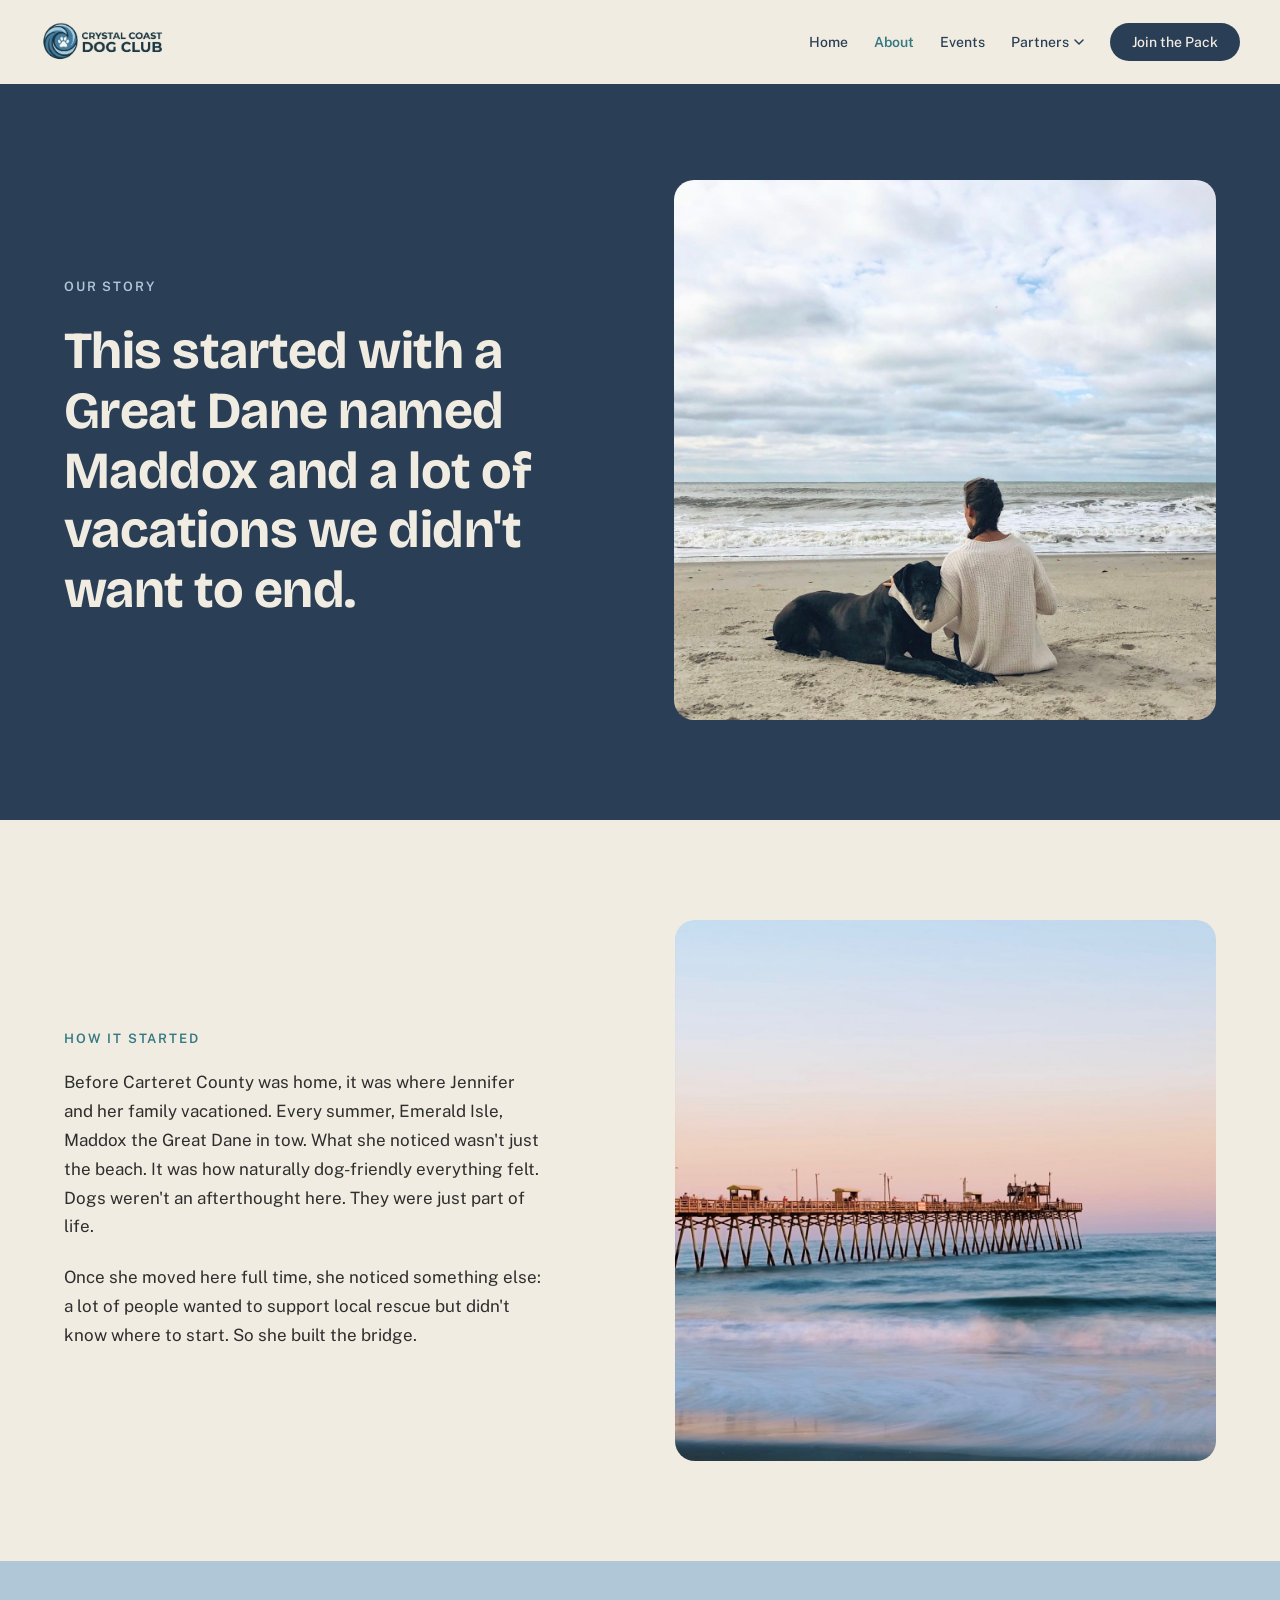
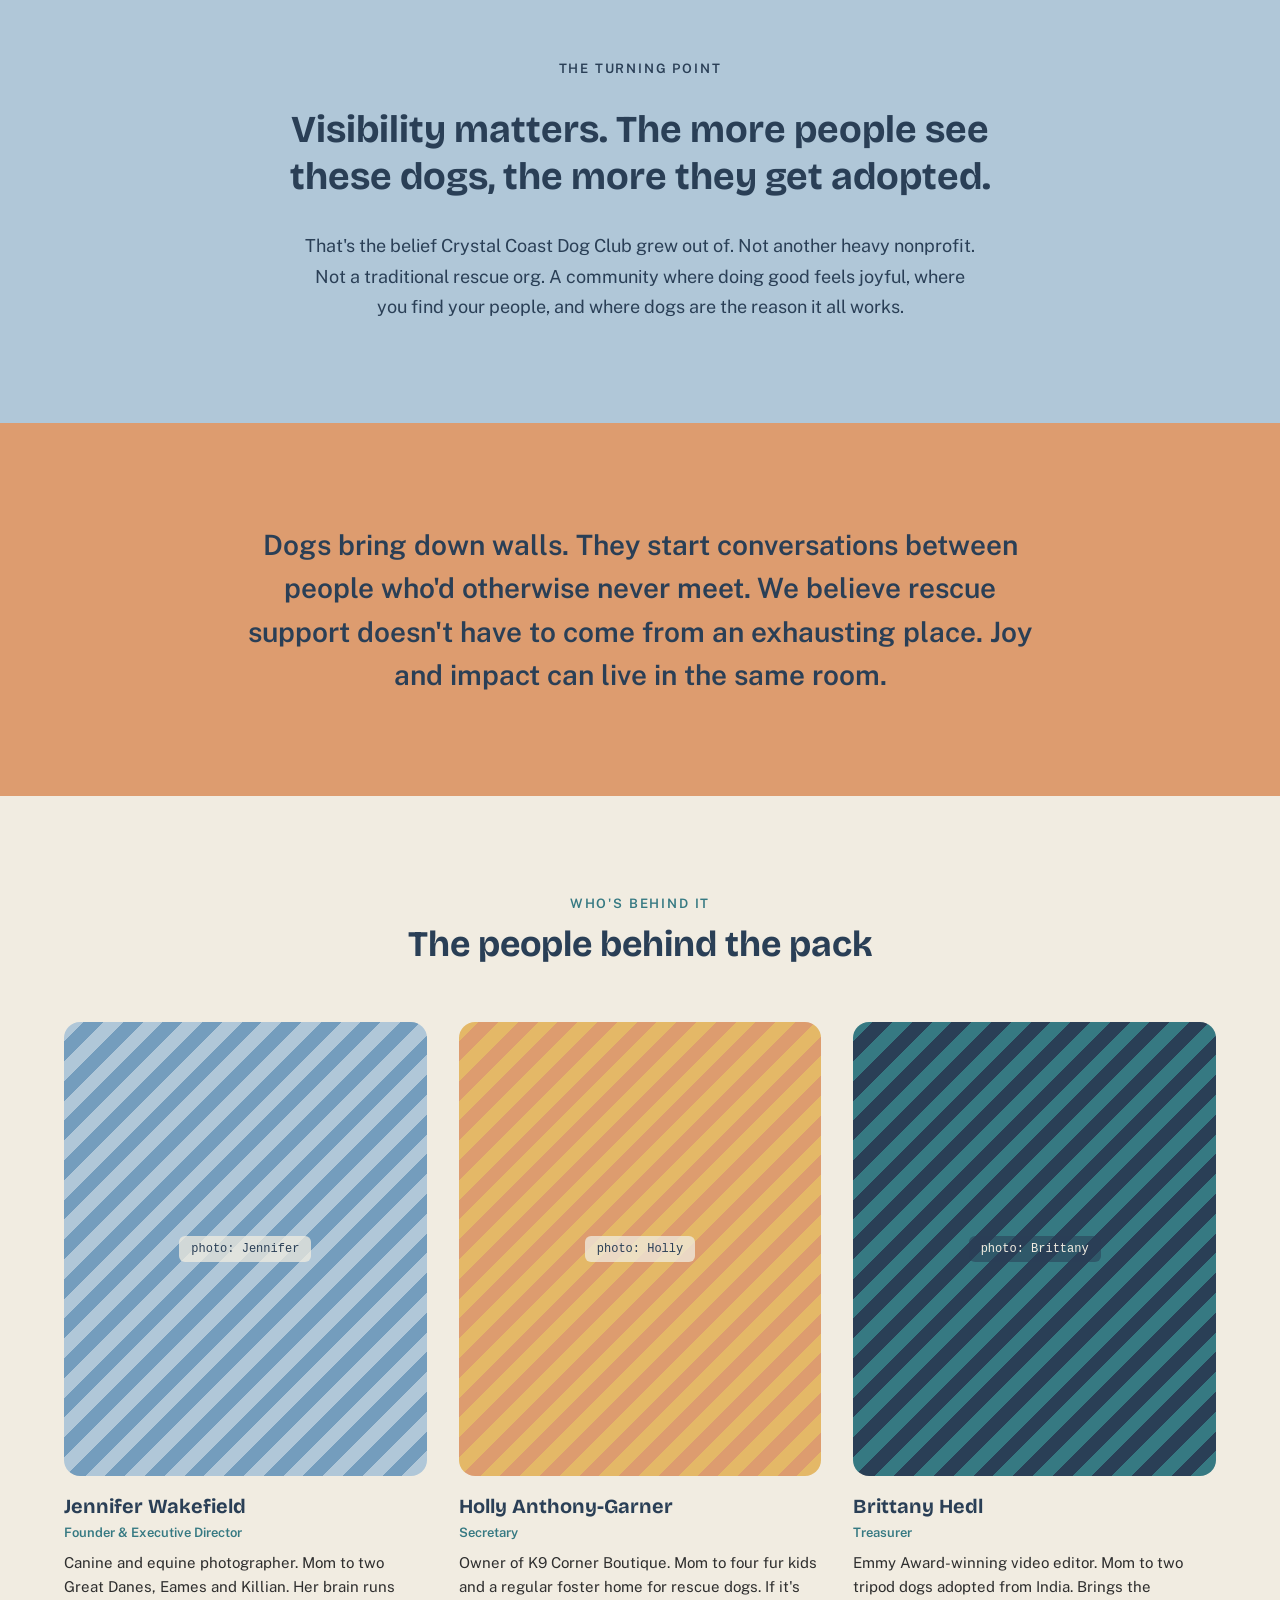
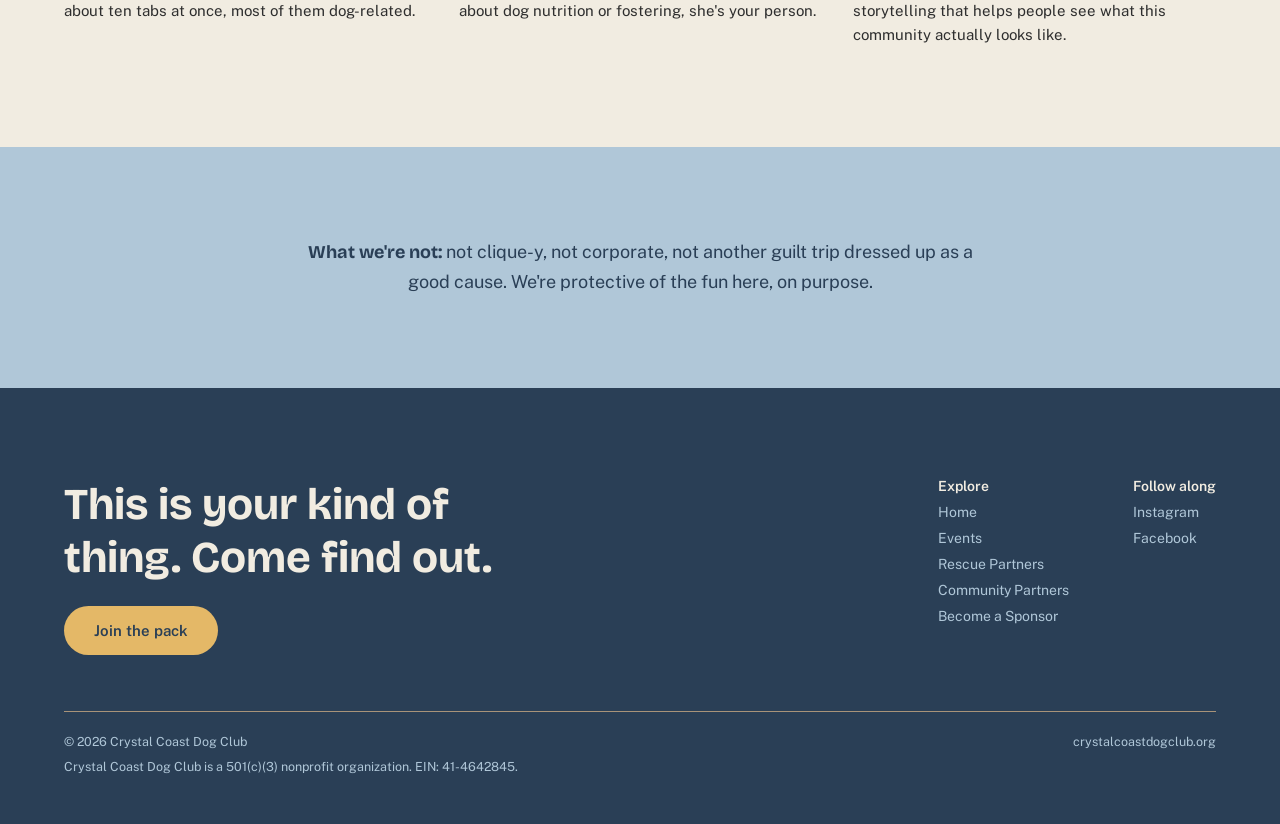
==== about.html @ b39c7790 "Bring coral, teal, and taupe into the site - Coral for quote and CTA blocks (Home, About, Community " ====
<!DOCTYPE html>
<html lang="en">
<head>
<meta charset="utf-8">
<meta name="viewport" content="width=device-width, initial-scale=1">
<title>About / Our Story | Crystal Coast Dog Club</title>
<meta name="description" content="This started with a Great Dane named Maddox and a lot of vacations we didn't want to end. Meet the people behind Crystal Coast Dog Club.">
<link rel="preconnect" href="https://fonts.googleapis.com">
<link href="https://fonts.googleapis.com/css2?family=Bricolage+Grotesque:opsz,wght@12..96,400;12..96,500;12..96,600;12..96,700&family=Public+Sans:wght@400;500;600&display=swap" rel="stylesheet">
<link rel="stylesheet" href="css/style.css">
</head>
<body>

<header class="site-header">
  <a href="index.html" class="logo">
    <img src="assets/logo.png" alt="Crystal Coast Dog Club" style="height:40px;width:auto">
  </a>
  <nav class="nav">
    <a href="index.html">Home</a>
    <span class="current">About</span>
    <a href="events.html">Events</a>
    <div class="nav-dropdown">
      <button class="nav-dropdown-toggle" type="button">Partners
        <svg width="10" height="6" viewBox="0 0 10 6" fill="none"><path d="M1 1L5 5L9 1" stroke="#2A3F56" stroke-width="1.5" stroke-linecap="round" stroke-linejoin="round"></path></svg>
      </button>
      <div class="nav-dropdown-menu">
        <div class="nav-dropdown-menu-inner">
          <a href="rescue-partners.html">Rescue Partners</a>
          <a href="community-partners.html">Community Partners</a>
          <a href="sponsors.html">Become a Sponsor</a>
        </div>
      </div>
    </div>
    <a href="join.html" class="btn btn-navy btn-sm">Join the Pack</a>
  </nav>
  <button class="nav-toggle" type="button" aria-label="Toggle menu" aria-expanded="false">
    <svg width="24" height="24" viewBox="0 0 24 24" fill="none"><path d="M3 6h18M3 12h18M3 18h18" stroke="#2A3F56" stroke-width="2" stroke-linecap="round"></path></svg>
  </button>
</header>

<section style="display:grid;grid-template-columns:1.05fr 1fr;background:var(--navy);padding:96px 64px 100px;gap:40px" class="hero-grid">
  <div style="display:flex;flex-direction:column;justify-content:center;gap:28px">
    <span class="eyebrow" style="color:var(--coastal-blue)">Our story</span>
    <h1 style="font-weight:700;font-size:52px;line-height:1.15;color:var(--cream);letter-spacing:-0.01em">This started with a Great Dane named Maddox and a lot of vacations we didn't want to end.</h1>
  </div>
  <div style="border-radius:20px;overflow:hidden;min-height:420px">
    <img src="assets/maddox-beach.jpg" alt="Maddox the Great Dane and Jennifer on the beach at Emerald Isle" style="width:100%;height:100%;object-fit:cover;display:block">
  </div>
</section>

<section class="section grid-2" style="align-items:center">
  <div style="display:flex;flex-direction:column;gap:22px">
    <span class="eyebrow" style="color:var(--teal)">How it started</span>
    <p style="font-size:17px;line-height:1.7;max-width:480px;margin:0">Before Carteret County was home, it was where Jennifer and her family vacationed. Every summer, Emerald Isle, Maddox the Great Dane in tow. What she noticed wasn't just the beach. It was how naturally dog-friendly everything felt. Dogs weren't an afterthought here. They were just part of life.</p>
    <p style="font-size:17px;line-height:1.7;max-width:480px;margin:0">Once she moved here full time, she noticed something else: a lot of people wanted to support local rescue but didn't know where to start. So she built the bridge.</p>
  </div>
  <div style="border-radius:20px;overflow:hidden;min-height:380px">
    <img src="assets/emerald-isle-pier.jpg" alt="Emerald Isle beach town pier at sunset" style="width:100%;height:100%;object-fit:cover;display:block">
  </div>
</section>

<section class="section" style="background:var(--coastal-blue);display:flex;flex-direction:column;align-items:center;text-align:center;gap:30px">
  <span class="eyebrow" style="color:var(--navy)">The turning point</span>
  <h2 style="font-weight:700;font-size:38px;line-height:1.25;color:var(--navy);max-width:760px">Visibility matters. The more people see these dogs, the more they get adopted.</h2>
  <p style="font-size:18px;line-height:1.7;color:var(--navy);max-width:680px;margin:0">That's the belief Crystal Coast Dog Club grew out of. Not another heavy nonprofit. Not a traditional rescue org. A community where doing good feels joyful, where you find your people, and where dogs are the reason it all works.</p>
</section>

<section class="section" style="background:var(--coral);display:flex;justify-content:center">
  <p style="font-weight:600;font-size:28px;line-height:1.55;color:var(--navy);max-width:800px;text-align:center;margin:0">Dogs bring down walls. They start conversations between people who'd otherwise never meet. We believe rescue support doesn't have to come from an exhausting place. Joy and impact can live in the same room.</p>
</section>

<section class="section" style="display:flex;flex-direction:column;gap:56px">
  <div style="display:flex;flex-direction:column;gap:12px;text-align:center">
    <span class="eyebrow" style="color:var(--teal)">Who's behind it</span>
    <h2 style="font-weight:700;font-size:36px;color:var(--navy)">The people behind the pack</h2>
  </div>
  <div class="grid-3">
    <div style="display:flex;flex-direction:column;gap:18px">
      <div class="photo-placeholder" style="aspect-ratio:4/5;min-height:0"><span>photo: Jennifer</span></div>
      <div>
        <h3 style="font-weight:700;font-size:20px;color:var(--navy);margin:0 0 4px">Jennifer Wakefield</h3>
        <span style="font-size:13px;font-weight:600;color:var(--teal)">Founder &amp; Executive Director</span>
        <p style="font-size:15px;line-height:1.6;margin:10px 0 0">Canine and equine photographer. Mom to two Great Danes, Eames and Killian. Her brain runs about ten tabs at once, most of them dog-related.</p>
      </div>
    </div>
    <div style="display:flex;flex-direction:column;gap:18px">
      <div class="photo-placeholder tone-warm" style="aspect-ratio:4/5;min-height:0"><span>photo: Holly</span></div>
      <div>
        <h3 style="font-weight:700;font-size:20px;color:var(--navy);margin:0 0 4px">Holly Anthony-Garner</h3>
        <span style="font-size:13px;font-weight:600;color:var(--teal)">Secretary</span>
        <p style="font-size:15px;line-height:1.6;margin:10px 0 0">Owner of K9 Corner Boutique. Mom to four fur kids and a regular foster home for rescue dogs. If it's about dog nutrition or fostering, she's your person.</p>
      </div>
    </div>
    <div style="display:flex;flex-direction:column;gap:18px">
      <div class="photo-placeholder tone-teal" style="aspect-ratio:4/5;min-height:0"><span>photo: Brittany</span></div>
      <div>
        <h3 style="font-weight:700;font-size:20px;color:var(--navy);margin:0 0 4px">Brittany Hedl</h3>
        <span style="font-size:13px;font-weight:600;color:var(--teal)">Treasurer</span>
        <p style="font-size:15px;line-height:1.6;margin:10px 0 0">Emmy Award-winning video editor. Mom to two tripod dogs adopted from India. Brings the storytelling that helps people see what this community actually looks like.</p>
      </div>
    </div>
  </div>
</section>

<section class="section" style="background:var(--coastal-blue);display:flex;justify-content:center;padding-top:90px;padding-bottom:90px">
  <p style="font-size:18px;line-height:1.7;color:var(--navy);max-width:700px;text-align:center;margin:0"><strong style="font-family:var(--font-display)">What we're not:</strong> not clique-y, not corporate, not another guilt trip dressed up as a good cause. We're protective of the fun here, on purpose.</p>
</section>

<footer class="site-footer">
  <div class="footer-top">
    <div class="footer-cta">
      <h2>This is your kind of thing. Come find out.</h2>
      <a href="join.html" class="btn btn-accent">Join the pack</a>
    </div>
    <div class="footer-links">
      <div class="footer-col">
        <span class="footer-col-title">Explore</span>
        <a href="index.html">Home</a>
        <a href="events.html">Events</a>
        <a href="rescue-partners.html">Rescue Partners</a>
        <a href="community-partners.html">Community Partners</a>
        <a href="sponsors.html">Become a Sponsor</a>
      </div>
      <div class="footer-col">
        <span class="footer-col-title">Follow along</span>
        <a href="https://www.instagram.com/crystalcoastdogclub" target="_blank" rel="noopener">Instagram</a>
        <a href="https://www.facebook.com/crystalcoastdogclub" target="_blank" rel="noopener">Facebook</a>
      </div>
    </div>
  </div>
  <div class="footer-bottom">
    <div class="footer-bottom-row">
      <span>© 2026 Crystal Coast Dog Club</span>
      <span>crystalcoastdogclub.org</span>
    </div>
    <span>Crystal Coast Dog Club is a 501(c)(3) nonprofit organization. EIN: <a href="https://apps.irs.gov/app/eos/" target="_blank" rel="noopener">41-4642845</a>.</span>
  </div>
</footer>

<script src="js/nav.js"></script>
</body>
</html>
---- css/style.css ----
/* Crystal Coast Dog Club | shared styles
   Palette: Cultivating Culver brand suite (2026). See the CCDC Color Palette Guide. */

:root{
  --navy: #2A3F56;          /* Navy: loyalty and commitment */
  --cream: #F1ECE1;         /* Seashell cream: warmth and inclusivity */
  --coastal-blue: #B0C7D8;  /* Coastal blue: peace and trust */
  --dark-ocean: #749DBD;    /* Dark ocean */
  --teal: #367982;          /* Ocean teal: compassion and growth */
  --sunshine: #E4B867;      /* Sunshine orange: joy and optimism */
  --coral: #DD9C6F;         /* Coastal coral: love and connection */
  --taupe: #A89379;         /* Sandy taupe: stability and belonging */
  --charcoal: #2E2E2E;      /* Charcoal: strength and timelessness */
  --body-text: var(--charcoal);
  --font-display: 'Bricolage Grotesque', sans-serif;
  --font-body: 'Public Sans', sans-serif;
}

*{ box-sizing: border-box; }

body{
  margin: 0;
  background: var(--cream);
  font-family: var(--font-body);
  color: var(--body-text);
}

a{ color: var(--teal); text-decoration: none; }
a:hover{ color: var(--navy); }

img{ max-width: 100%; display: block; }

h1, h2, h3{ font-family: var(--font-display); margin: 0; }

/* ---------- layout helpers ---------- */

.section{ padding: 100px 64px; }
.section-tight{ padding: 90px 64px 50px; }

.eyebrow{
  font-family: var(--font-body);
  font-size: 13px;
  font-weight: 600;
  letter-spacing: 0.14em;
  text-transform: uppercase;
}

.grid-2{ display: grid; grid-template-columns: 1fr 1fr; gap: 70px; }
.grid-3{ display: grid; grid-template-columns: repeat(3, 1fr); gap: 32px; }
.grid-4{ display: grid; grid-template-columns: repeat(4, 1fr); gap: 24px; }

.btn{
  display: inline-flex;
  align-items: center;
  justify-content: center;
  padding: 16px 30px;
  border-radius: 100px;
  font-family: var(--font-body);
  font-size: 15px;
  font-weight: 600;
  border: none;
  cursor: pointer;
  width: fit-content;
  white-space: nowrap;
}
.btn-accent{ background: var(--sunshine); color: var(--navy); }
.btn-navy{ background: var(--navy); color: var(--cream); }
.btn-outline{ background: transparent; color: var(--cream); border: 1.5px solid var(--dark-ocean); }
.btn-outline:hover{ color: var(--cream); border-color: var(--cream); }
.btn-sm{ padding: 11px 22px; font-size: 14px; }

.pill{
  padding: 8px 16px;
  border-radius: 100px;
  font-size: 14px;
  display: inline-block;
}

.photo-placeholder{
  border-radius: 16px;
  overflow: hidden;
  display: flex;
  align-items: center;
  justify-content: center;
  background: repeating-linear-gradient(135deg, var(--coastal-blue), var(--coastal-blue) 14px, var(--dark-ocean) 14px, var(--dark-ocean) 28px);
  min-height: 260px;
}
.photo-placeholder span{
  font-family: ui-monospace, monospace;
  font-size: 12px;
  color: var(--navy);
  background: rgba(241,236,225,0.75);
  padding: 6px 12px;
  border-radius: 6px;
  text-align: center;
}
.photo-placeholder.tone-warm{ background: repeating-linear-gradient(135deg, var(--sunshine), var(--sunshine) 14px, var(--coral) 14px, var(--coral) 28px); }
.photo-placeholder.tone-teal{ background: repeating-linear-gradient(135deg, var(--teal), var(--teal) 14px, var(--navy) 14px, var(--navy) 28px); }
.photo-placeholder.tone-teal span{ color: var(--cream); background: rgba(42,63,86,0.55); }
.photo-placeholder.hero{ min-height: 420px; }

/* ---------- header ---------- */

.site-header{
  display: flex;
  align-items: center;
  justify-content: space-between;
  padding: 22px 40px;
  background: var(--cream);
  position: relative;
  z-index: 100;
}

.logo{
  display: flex;
  align-items: center;
}

.nav{
  display: flex;
  align-items: center;
  gap: 26px;
}
.nav a, .nav .current{
  font-size: 14px;
  font-weight: 500;
  color: var(--navy);
  white-space: nowrap;
}
.nav .current{ font-weight: 600; color: var(--teal); }
.nav a.btn-navy{ color: var(--cream); }
.nav a.btn-navy:hover{ color: var(--cream); opacity: 0.9; }

.nav-dropdown{ position: relative; }
.nav-dropdown-toggle{
  font-size: 14px;
  font-weight: 500;
  color: var(--navy);
  cursor: pointer;
  display: flex;
  align-items: center;
  gap: 5px;
  background: none;
  border: none;
  font-family: var(--font-body);
  padding: 0;
}
.nav-dropdown.is-current .nav-dropdown-toggle{ font-weight: 600; color: var(--teal); }
.nav-dropdown-menu{
  display: none;
  position: absolute;
  top: 100%;
  left: 50%;
  transform: translateX(-50%);
  padding-top: 16px;
  flex-direction: column;
  min-width: 210px;
  z-index: 50;
}
.nav-dropdown-menu-inner{
  background: #FFFFFF;
  border-radius: 12px;
  border: 1px solid var(--taupe);
  box-shadow: 0 14px 34px rgba(42,63,86,0.18);
  padding: 8px;
  display: flex;
  flex-direction: column;
}
.nav-dropdown-menu-inner a{
  padding: 10px 14px;
  border-radius: 8px;
  font-size: 14px;
  font-weight: 500;
  color: var(--navy);
  white-space: nowrap;
}
.nav-dropdown-menu-inner a:hover{ background: var(--cream); color: var(--teal); }

@media (min-width: 861px){
  .nav-dropdown:hover .nav-dropdown-menu{ display: flex; }
}

.nav-toggle{
  display: none;
  background: none;
  border: none;
  cursor: pointer;
  padding: 6px;
}
.nav-toggle span, .nav-toggle::before, .nav-toggle::after{ display: none; }
.nav-toggle svg{ display: block; }

/* ---------- footer ---------- */

.site-footer{
  background: var(--navy);
  padding: 90px 64px 50px;
  display: flex;
  flex-direction: column;
  gap: 56px;
}
.footer-top{
  display: flex;
  justify-content: space-between;
  align-items: flex-start;
  gap: 40px;
  flex-wrap: wrap;
}
.footer-cta{ display: flex; flex-direction: column; gap: 22px; max-width: 460px; }
.footer-cta h2{ font-size: 44px; color: var(--cream); }
.footer-links{ display: flex; gap: 64px; flex-wrap: wrap; }
.footer-col{ display: flex; flex-direction: column; gap: 10px; font-size: 14px; color: var(--coastal-blue); }
.footer-col-title{ font-weight: 600; color: var(--cream); }
.footer-col a{ color: var(--coastal-blue); }
.footer-col a:hover, .footer-bottom a:hover{ color: var(--cream); }
.footer-bottom{
  border-top: 1px solid var(--taupe);
  padding-top: 22px;
  display: flex;
  flex-direction: column;
  gap: 10px;
  font-size: 12.5px;
  color: var(--coastal-blue);
}
.footer-bottom-row{
  display: flex;
  justify-content: space-between;
  flex-wrap: wrap;
  gap: 8px;
}
.footer-bottom a{ color: var(--coastal-blue); }

/* ---------- forms ---------- */

.form-field{
  padding: 16px 18px;
  border-radius: 100px;
  border: 1px solid var(--taupe);
  font-size: 15px;
  color: var(--navy);
  background: #fff;
  font-family: var(--font-body);
  width: 100%;
}

.contact-form{
  display: flex;
  flex-direction: column;
  gap: 16px;
  background: var(--cream);
  border-radius: 18px;
  padding: 36px;
  width: 100%;
  max-width: 460px;
  text-align: left;
}
.contact-form label{
  font-size: 13px;
  font-weight: 600;
  color: var(--navy);
}
.contact-form input, .contact-form textarea{
  padding: 12px 14px;
  border-radius: 8px;
  border: 1px solid var(--taupe);
  background: #FFFFFF;
  color: var(--charcoal);
  font-size: 15px;
  font-family: var(--font-body);
  resize: none;
}
.field-group{ display: flex; flex-direction: column; gap: 6px; }

/* ---------- responsive ---------- */

@media (max-width: 1080px){
  .grid-3{ grid-template-columns: repeat(2, 1fr); }
  .grid-4{ grid-template-columns: repeat(2, 1fr); }
}

@media (max-width: 860px){
  .section, .section-tight{ padding-left: 32px; padding-right: 32px; }
  .site-header{ padding: 18px 24px; }
  .site-footer{ padding: 70px 24px 32px; }

  .nav{
    display: none;
    position: absolute;
    top: 100%;
    left: 0;
    right: 0;
    background: var(--cream);
    flex-direction: column;
    align-items: flex-start;
    gap: 4px;
    padding: 16px 24px 24px;
    box-shadow: 0 14px 34px rgba(42,63,86,0.14);
  }
  .nav.is-open{ display: flex; }
  .nav a, .nav .current, .nav-dropdown-toggle{ padding: 10px 0; width: 100%; }
  .nav-dropdown{ width: 100%; }
  .nav-dropdown-menu{
    display: none;
    position: static;
    transform: none;
    padding-top: 4px;
    width: 100%;
  }
  .nav-dropdown-menu.is-open{ display: flex; }
  .nav-dropdown-menu-inner{ box-shadow: none; background: rgba(42,63,86,0.04); }
  .nav .btn{ margin-top: 8px; }

  .nav-toggle{ display: flex; }

  .grid-2, .grid-3, .grid-4, .hero-grid{ grid-template-columns: 1fr !important; }
  .footer-top{ flex-direction: column; }
  .photo-placeholder.hero{ min-height: 260px; order: -1; }
}

@media (max-width: 560px){
  h1{ font-size: 38px !important; }
  .footer-cta h2, .cta-heading{ font-size: 32px !important; }
}
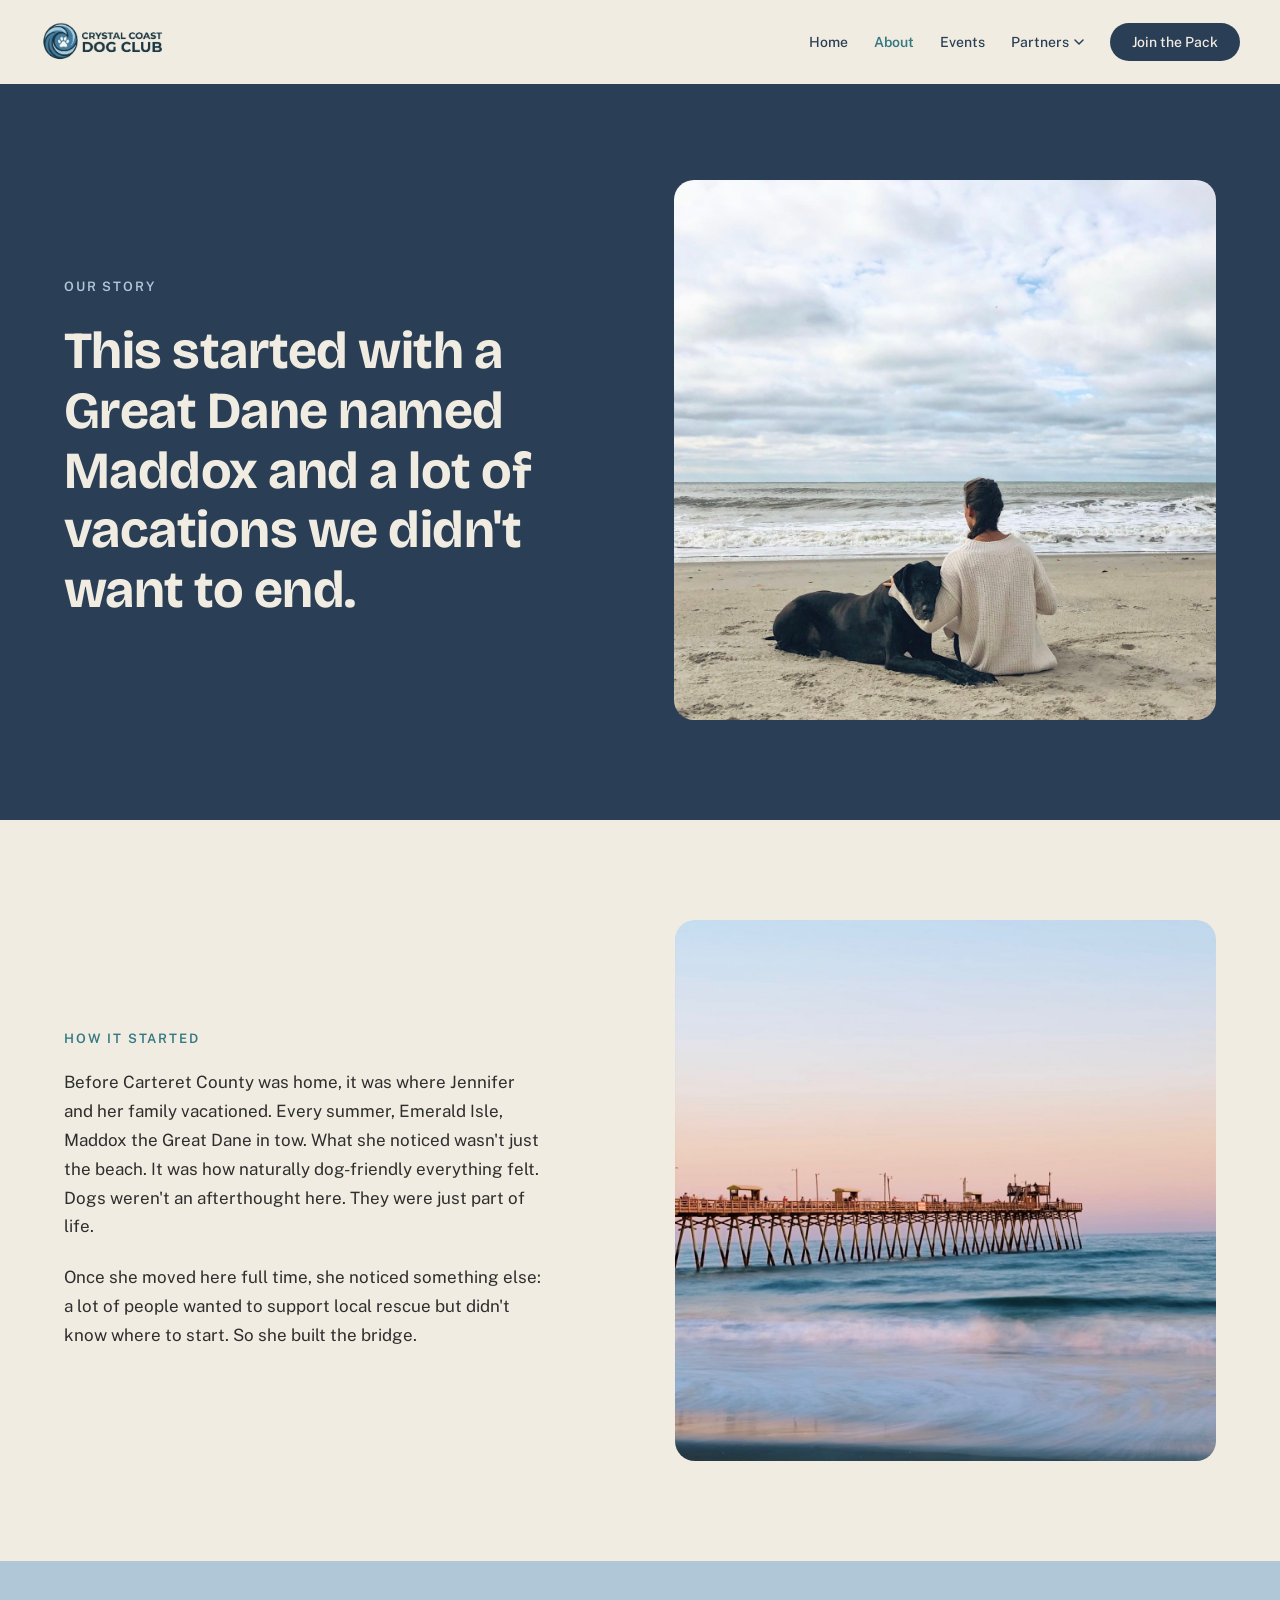
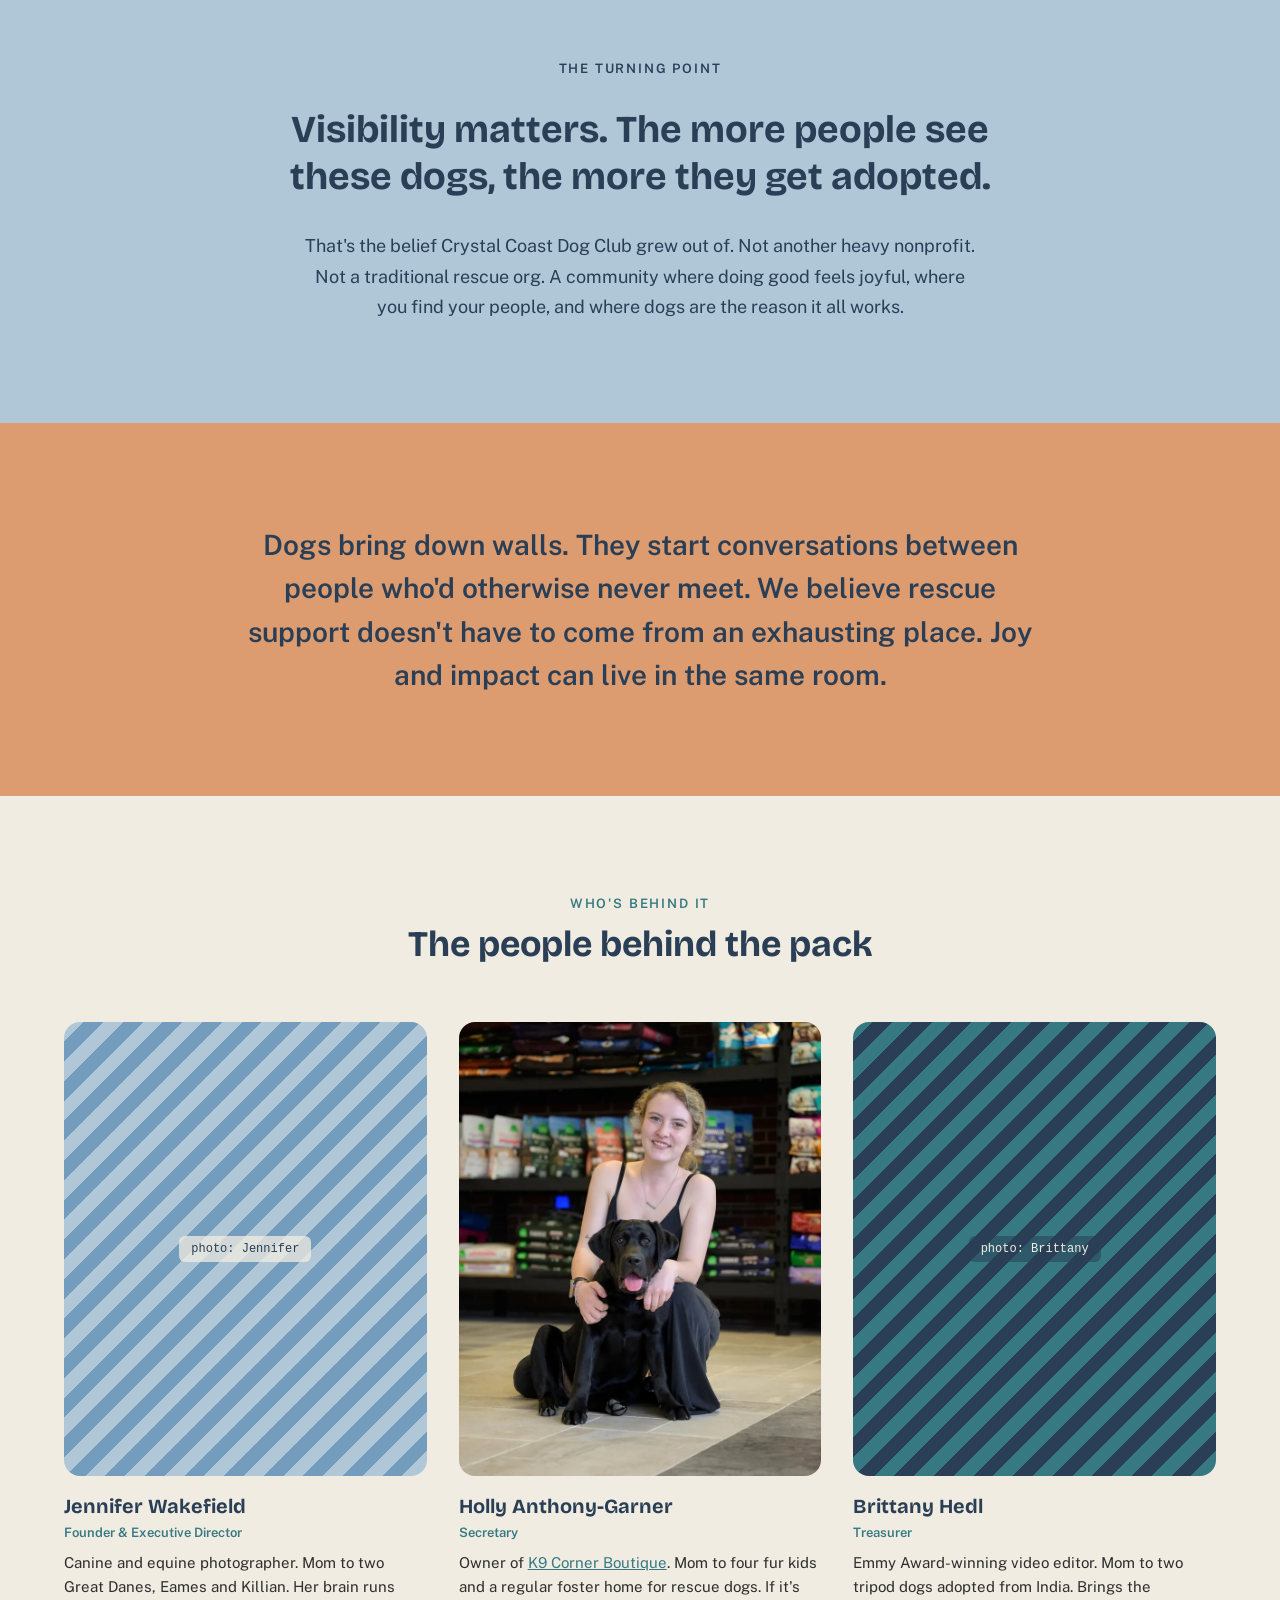
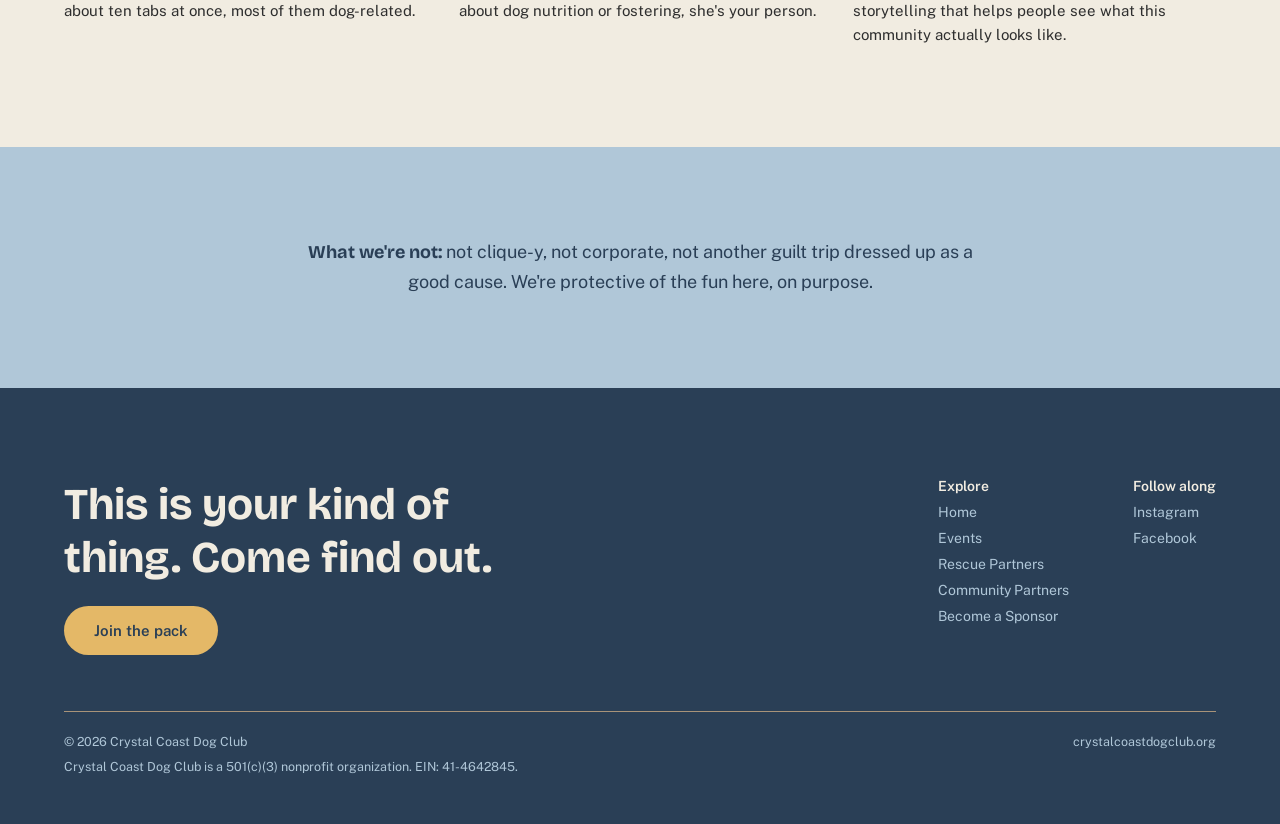
==== commit 787e8286: "Add Holly's photo and K9 Corner Boutique links on About Co-Authored-By: Claude Opus 5.5 <noreply@ant" ====
--- a/about.html
+++ b/about.html
@@ -84,11 +84,11 @@
       </div>
     </div>
     <div style="display:flex;flex-direction:column;gap:18px">
-      <div class="photo-placeholder tone-warm" style="aspect-ratio:4/5;min-height:0"><span>photo: Holly</span></div>
+      <a href="https://www.k9corner.shop/" target="_blank" rel="noopener" aria-label="Visit K9 Corner Boutique" style="display:block;aspect-ratio:4/5;border-radius:16px;overflow:hidden"><img src="assets/holly-anthony-garner.webp" alt="Holly Anthony-Garner with a black Lab puppy inside K9 Corner Boutique" loading="lazy" style="width:100%;height:100%;object-fit:cover;display:block"></a>
       <div>
         <h3 style="font-weight:700;font-size:20px;color:var(--navy);margin:0 0 4px">Holly Anthony-Garner</h3>
         <span style="font-size:13px;font-weight:600;color:var(--teal)">Secretary</span>
-        <p style="font-size:15px;line-height:1.6;margin:10px 0 0">Owner of K9 Corner Boutique. Mom to four fur kids and a regular foster home for rescue dogs. If it's about dog nutrition or fostering, she's your person.</p>
+        <p style="font-size:15px;line-height:1.6;margin:10px 0 0">Owner of <a href="https://www.k9corner.shop/" target="_blank" rel="noopener" style="text-decoration:underline">K9 Corner Boutique</a>. Mom to four fur kids and a regular foster home for rescue dogs. If it's about dog nutrition or fostering, she's your person.</p>
       </div>
     </div>
     <div style="display:flex;flex-direction:column;gap:18px">
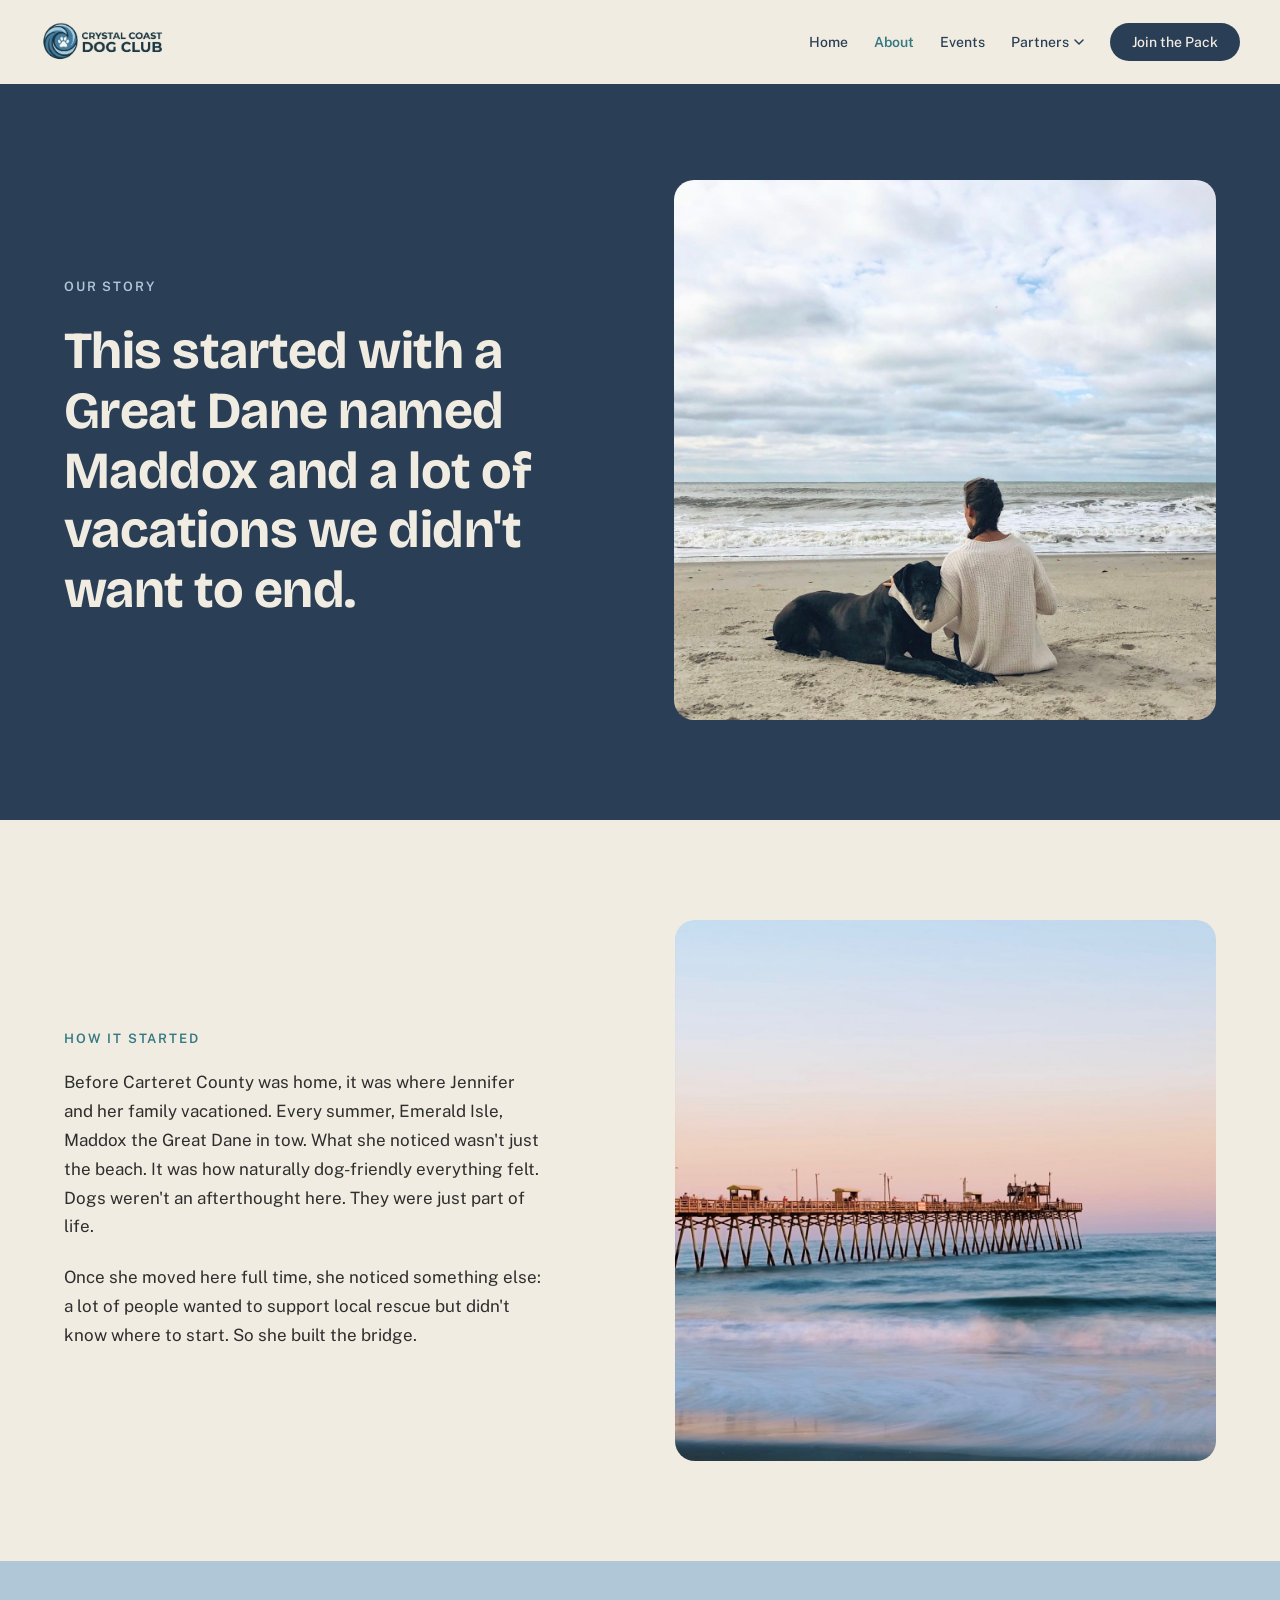
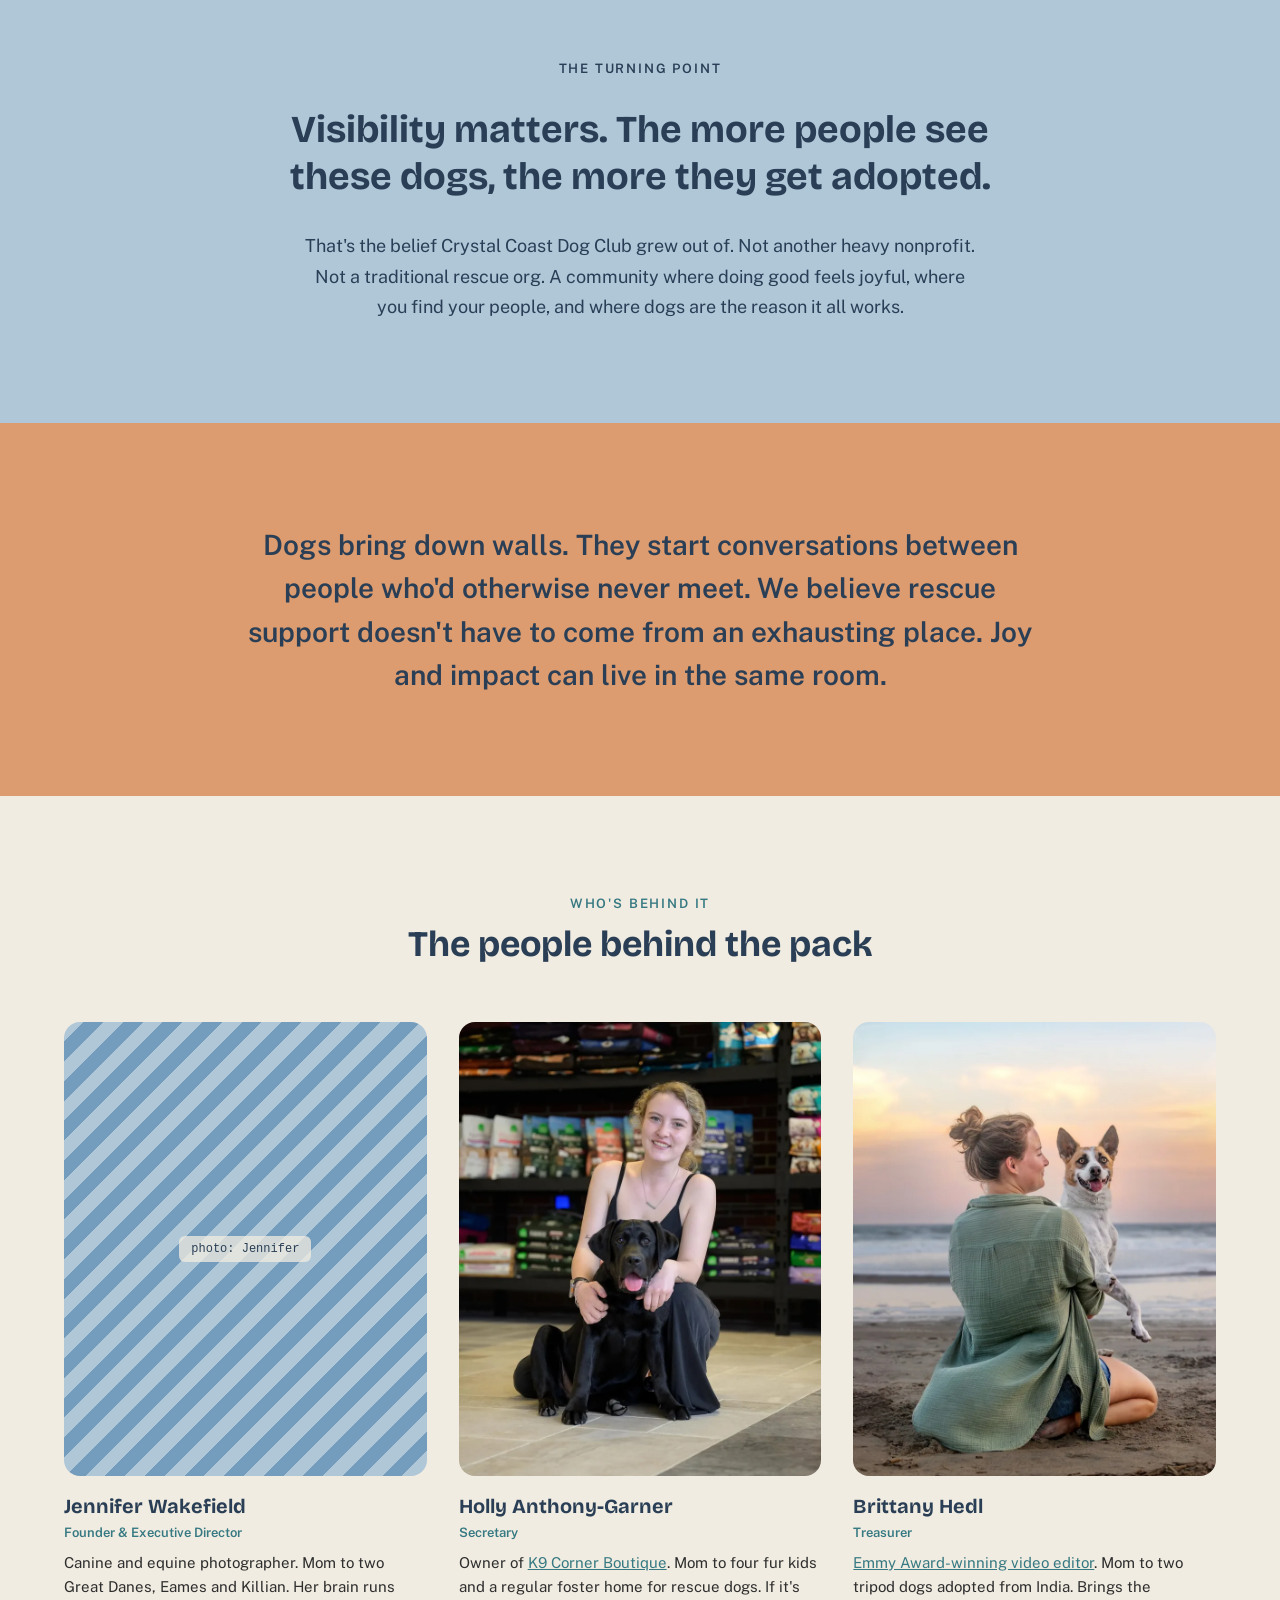
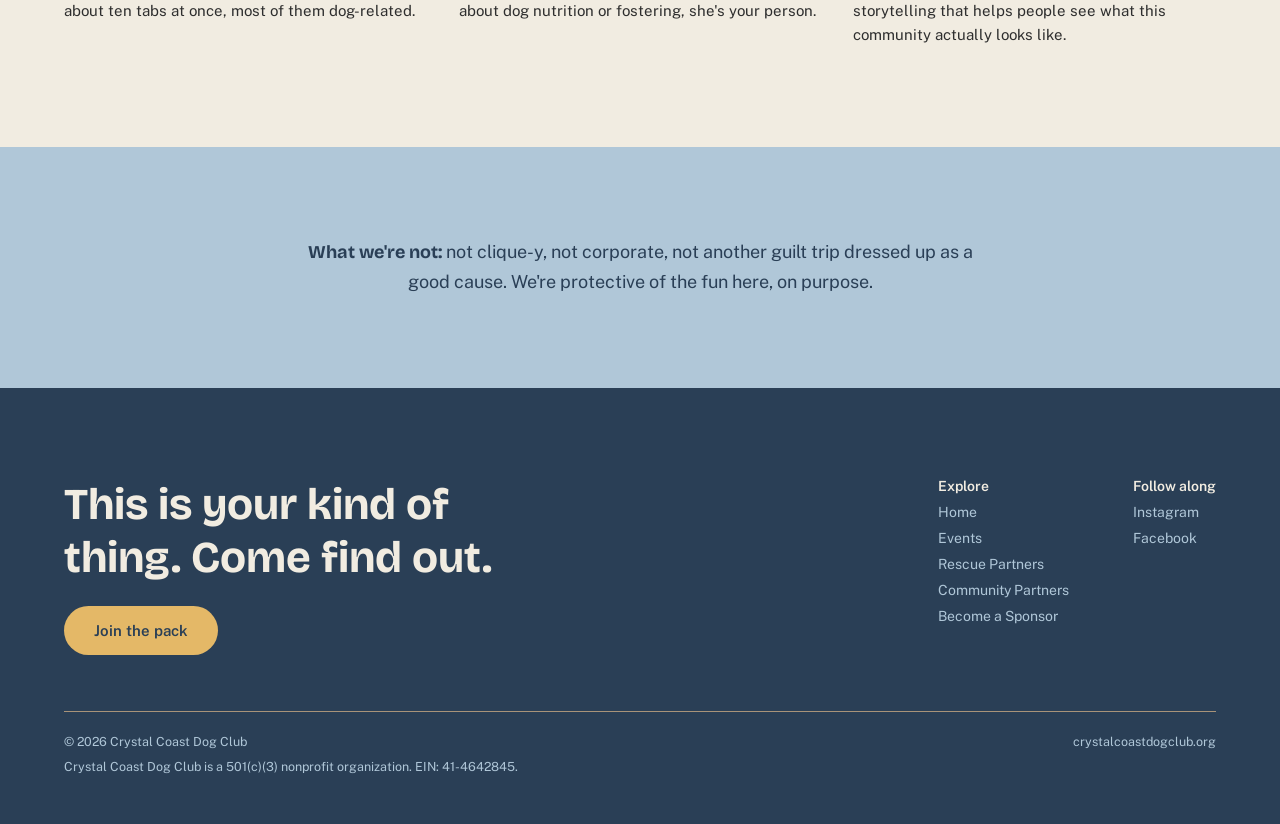
==== commit efe33dce: "Add Brittany's photo and website links on About Co-Authored-By: Claude Opus 5.5 <noreply@anthropic.c" ====
--- a/about.html
+++ b/about.html
@@ -92,11 +92,11 @@
       </div>
     </div>
     <div style="display:flex;flex-direction:column;gap:18px">
-      <div class="photo-placeholder tone-teal" style="aspect-ratio:4/5;min-height:0"><span>photo: Brittany</span></div>
+      <a href="https://www.brittanyhedl.com/" target="_blank" rel="noopener" aria-label="Visit Brittany Hedl's website" style="display:block;aspect-ratio:4/5;border-radius:16px;overflow:hidden"><img src="assets/brittany-hedl.webp" alt="Brittany Hedl on the beach at sunset holding her dog" loading="lazy" style="width:100%;height:100%;object-fit:cover;display:block"></a>
       <div>
         <h3 style="font-weight:700;font-size:20px;color:var(--navy);margin:0 0 4px">Brittany Hedl</h3>
         <span style="font-size:13px;font-weight:600;color:var(--teal)">Treasurer</span>
-        <p style="font-size:15px;line-height:1.6;margin:10px 0 0">Emmy Award-winning video editor. Mom to two tripod dogs adopted from India. Brings the storytelling that helps people see what this community actually looks like.</p>
+        <p style="font-size:15px;line-height:1.6;margin:10px 0 0"><a href="https://www.brittanyhedl.com/" target="_blank" rel="noopener" style="text-decoration:underline">Emmy Award-winning video editor</a>. Mom to two tripod dogs adopted from India. Brings the storytelling that helps people see what this community actually looks like.</p>
       </div>
     </div>
   </div>
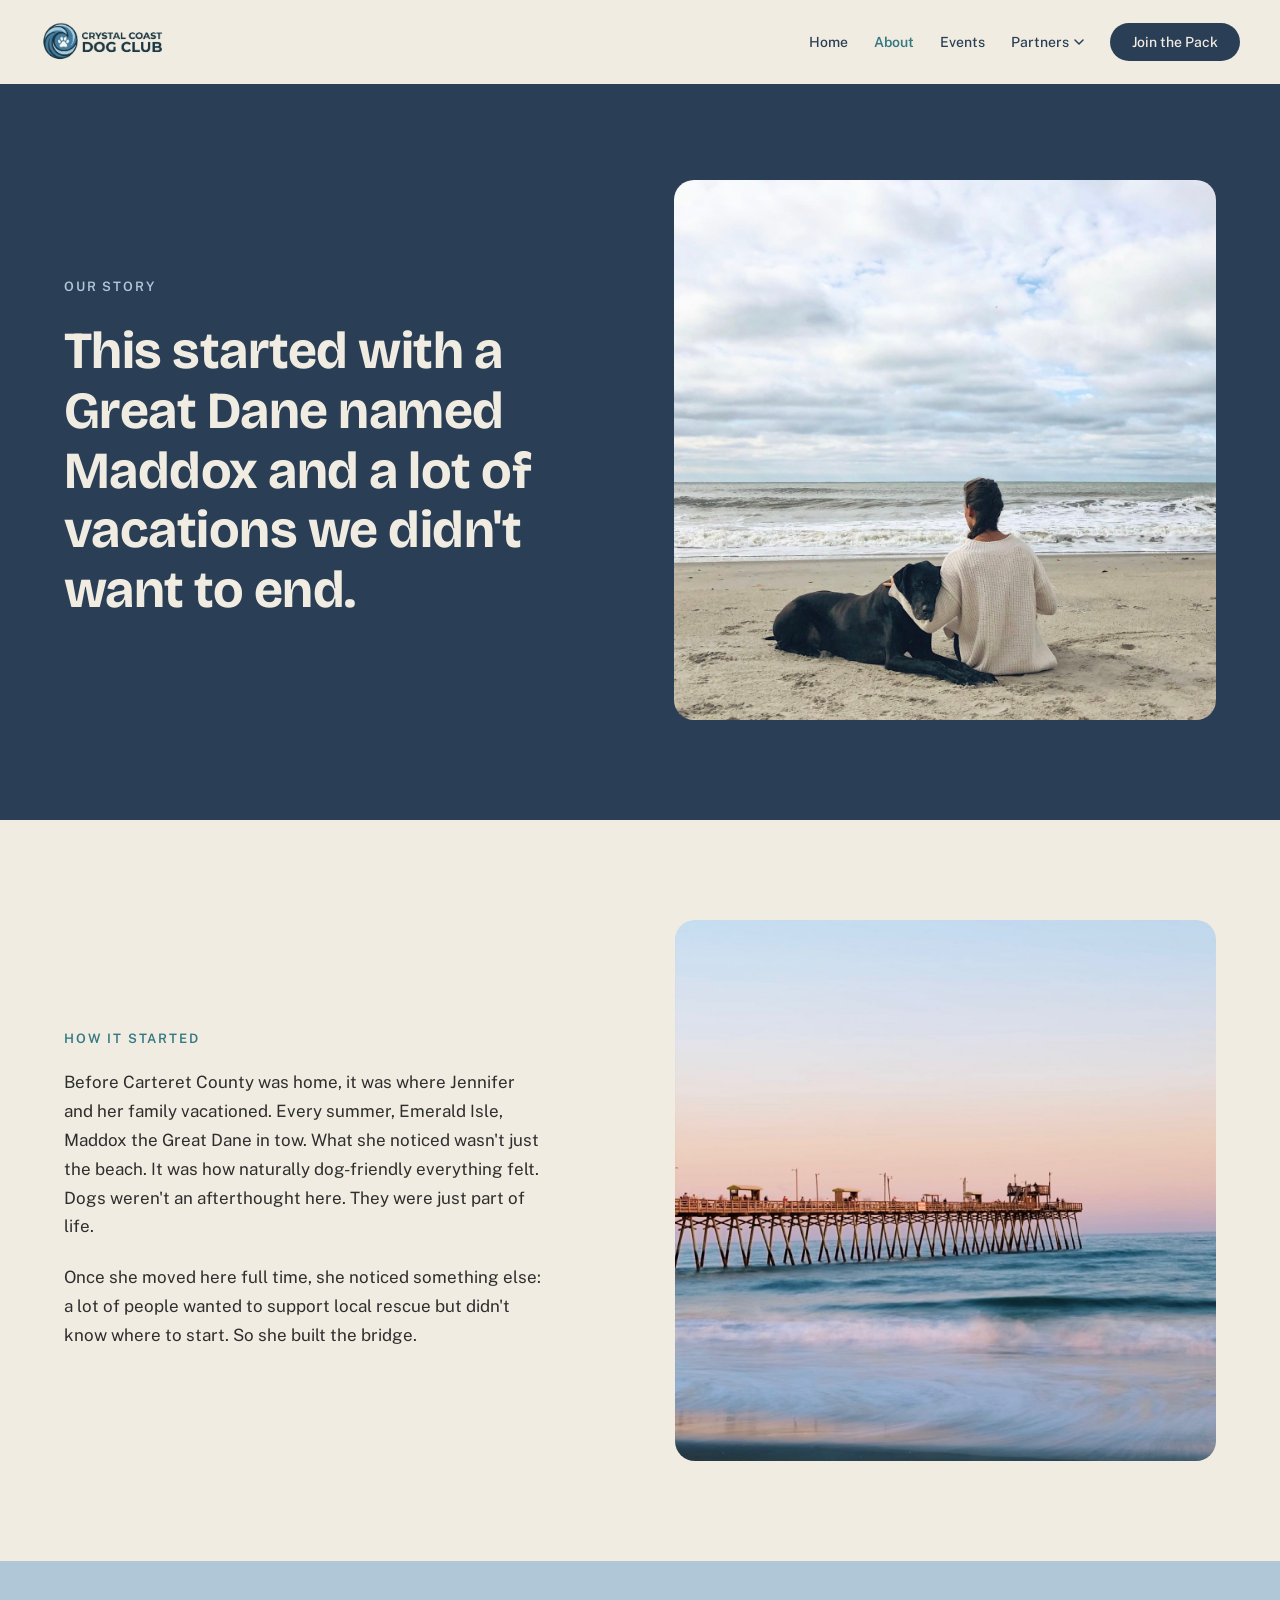
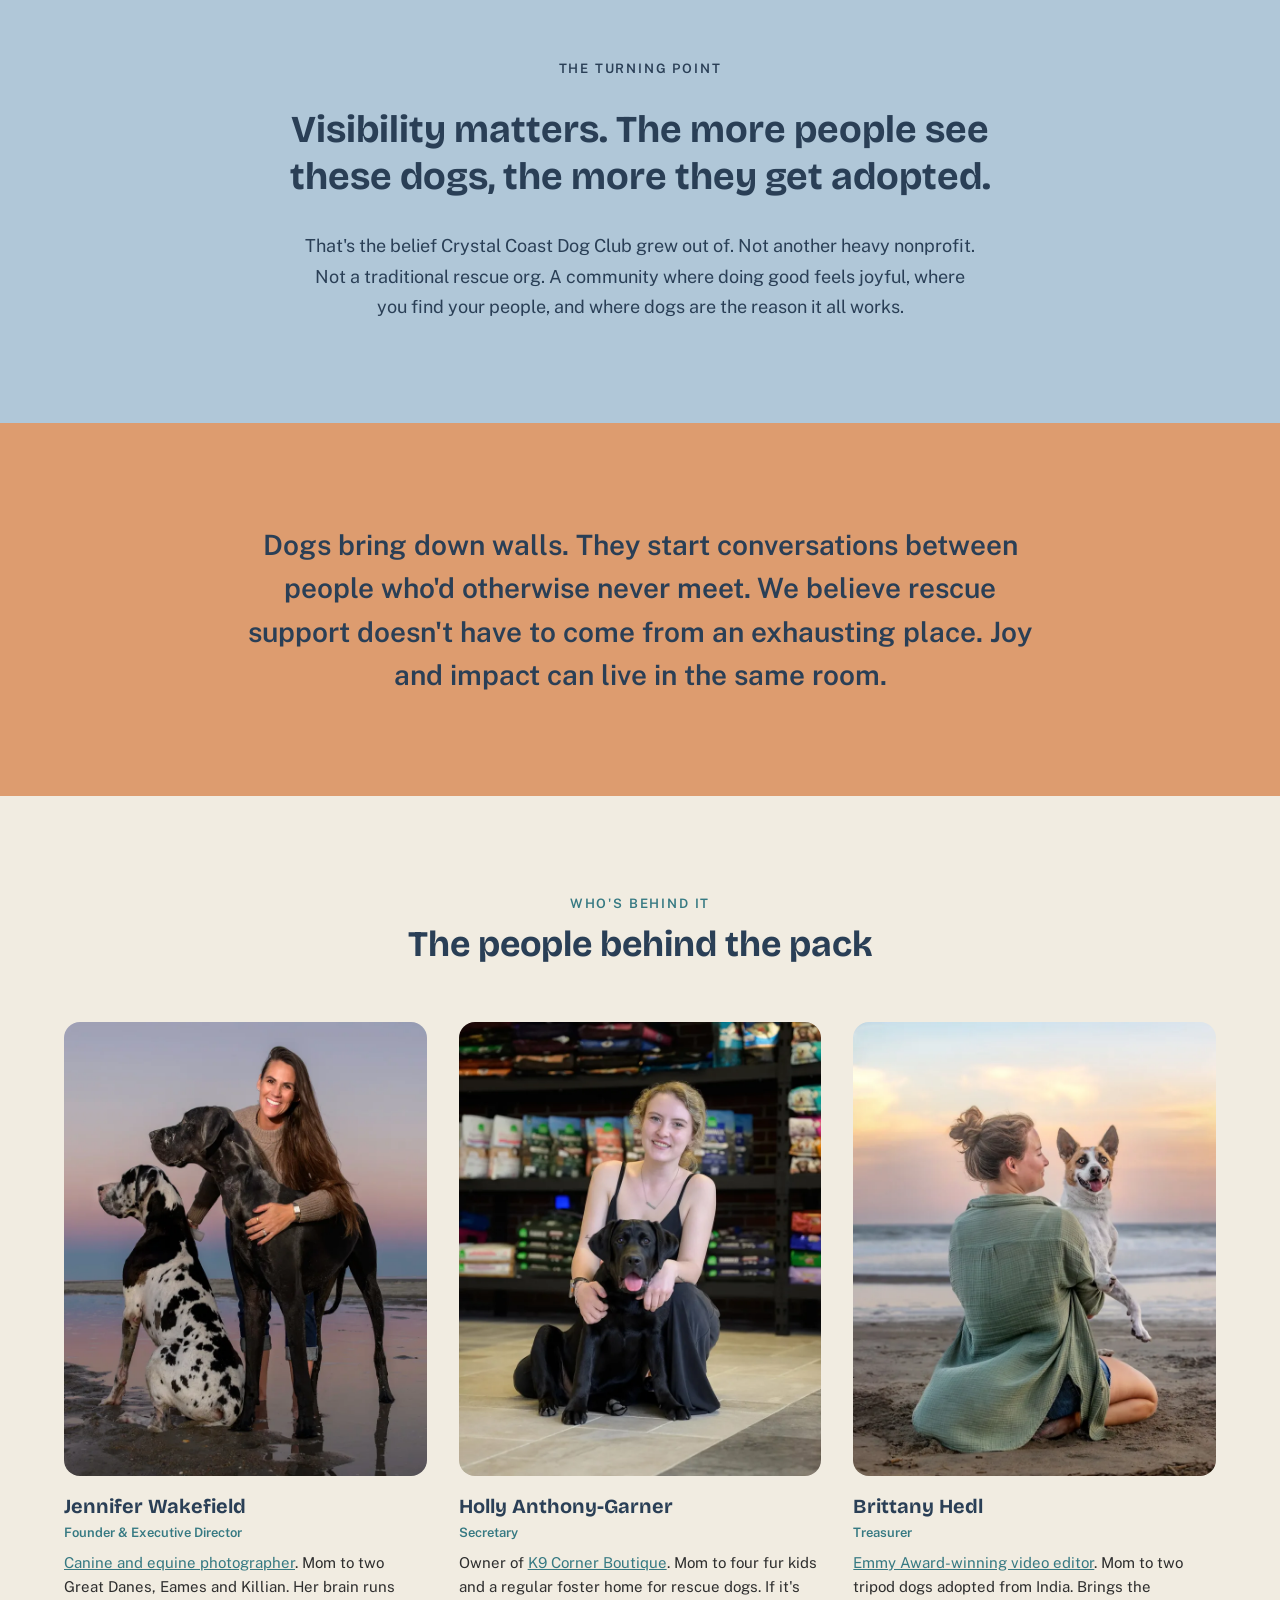
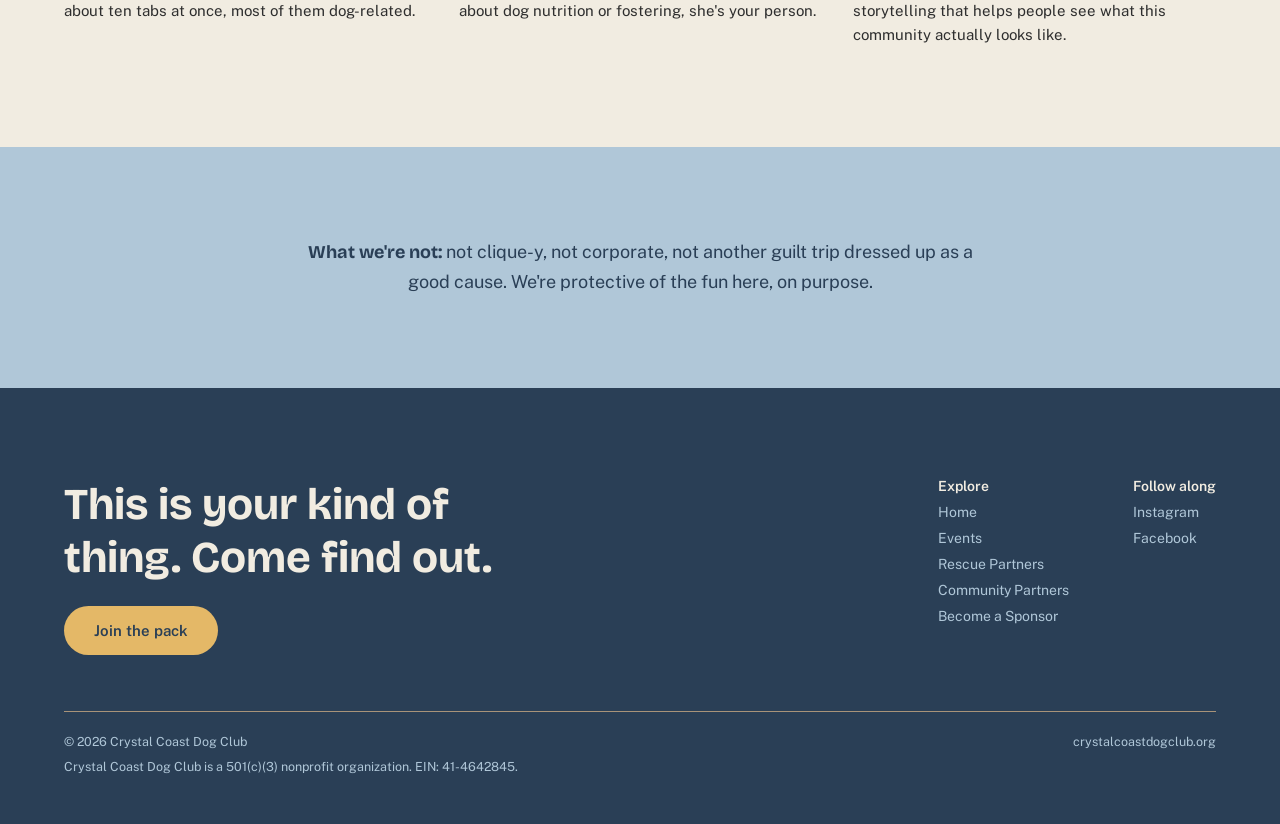
==== commit 4ee8b89b: "Add Jennifer's photo and photography links on About Co-Authored-By: Claude Opus 5.5 <noreply@anthrop" ====
--- a/about.html
+++ b/about.html
@@ -76,11 +76,11 @@
   </div>
   <div class="grid-3">
     <div style="display:flex;flex-direction:column;gap:18px">
-      <div class="photo-placeholder" style="aspect-ratio:4/5;min-height:0"><span>photo: Jennifer</span></div>
+      <a href="https://www.jenniferwakefieldphotography.com/" target="_blank" rel="noopener" aria-label="Visit Jennifer Wakefield Photography" style="display:block;aspect-ratio:4/5;border-radius:16px;overflow:hidden"><img src="assets/jennifer-wakefield.webp" alt="Jennifer Wakefield on the beach at dusk with her two Great Danes" loading="lazy" style="width:100%;height:100%;object-fit:cover;display:block"></a>
       <div>
         <h3 style="font-weight:700;font-size:20px;color:var(--navy);margin:0 0 4px">Jennifer Wakefield</h3>
         <span style="font-size:13px;font-weight:600;color:var(--teal)">Founder &amp; Executive Director</span>
-        <p style="font-size:15px;line-height:1.6;margin:10px 0 0">Canine and equine photographer. Mom to two Great Danes, Eames and Killian. Her brain runs about ten tabs at once, most of them dog-related.</p>
+        <p style="font-size:15px;line-height:1.6;margin:10px 0 0"><a href="https://www.jenniferwakefieldphotography.com/" target="_blank" rel="noopener" style="text-decoration:underline">Canine and equine photographer</a>. Mom to two Great Danes, Eames and Killian. Her brain runs about ten tabs at once, most of them dog-related.</p>
       </div>
     </div>
     <div style="display:flex;flex-direction:column;gap:18px">
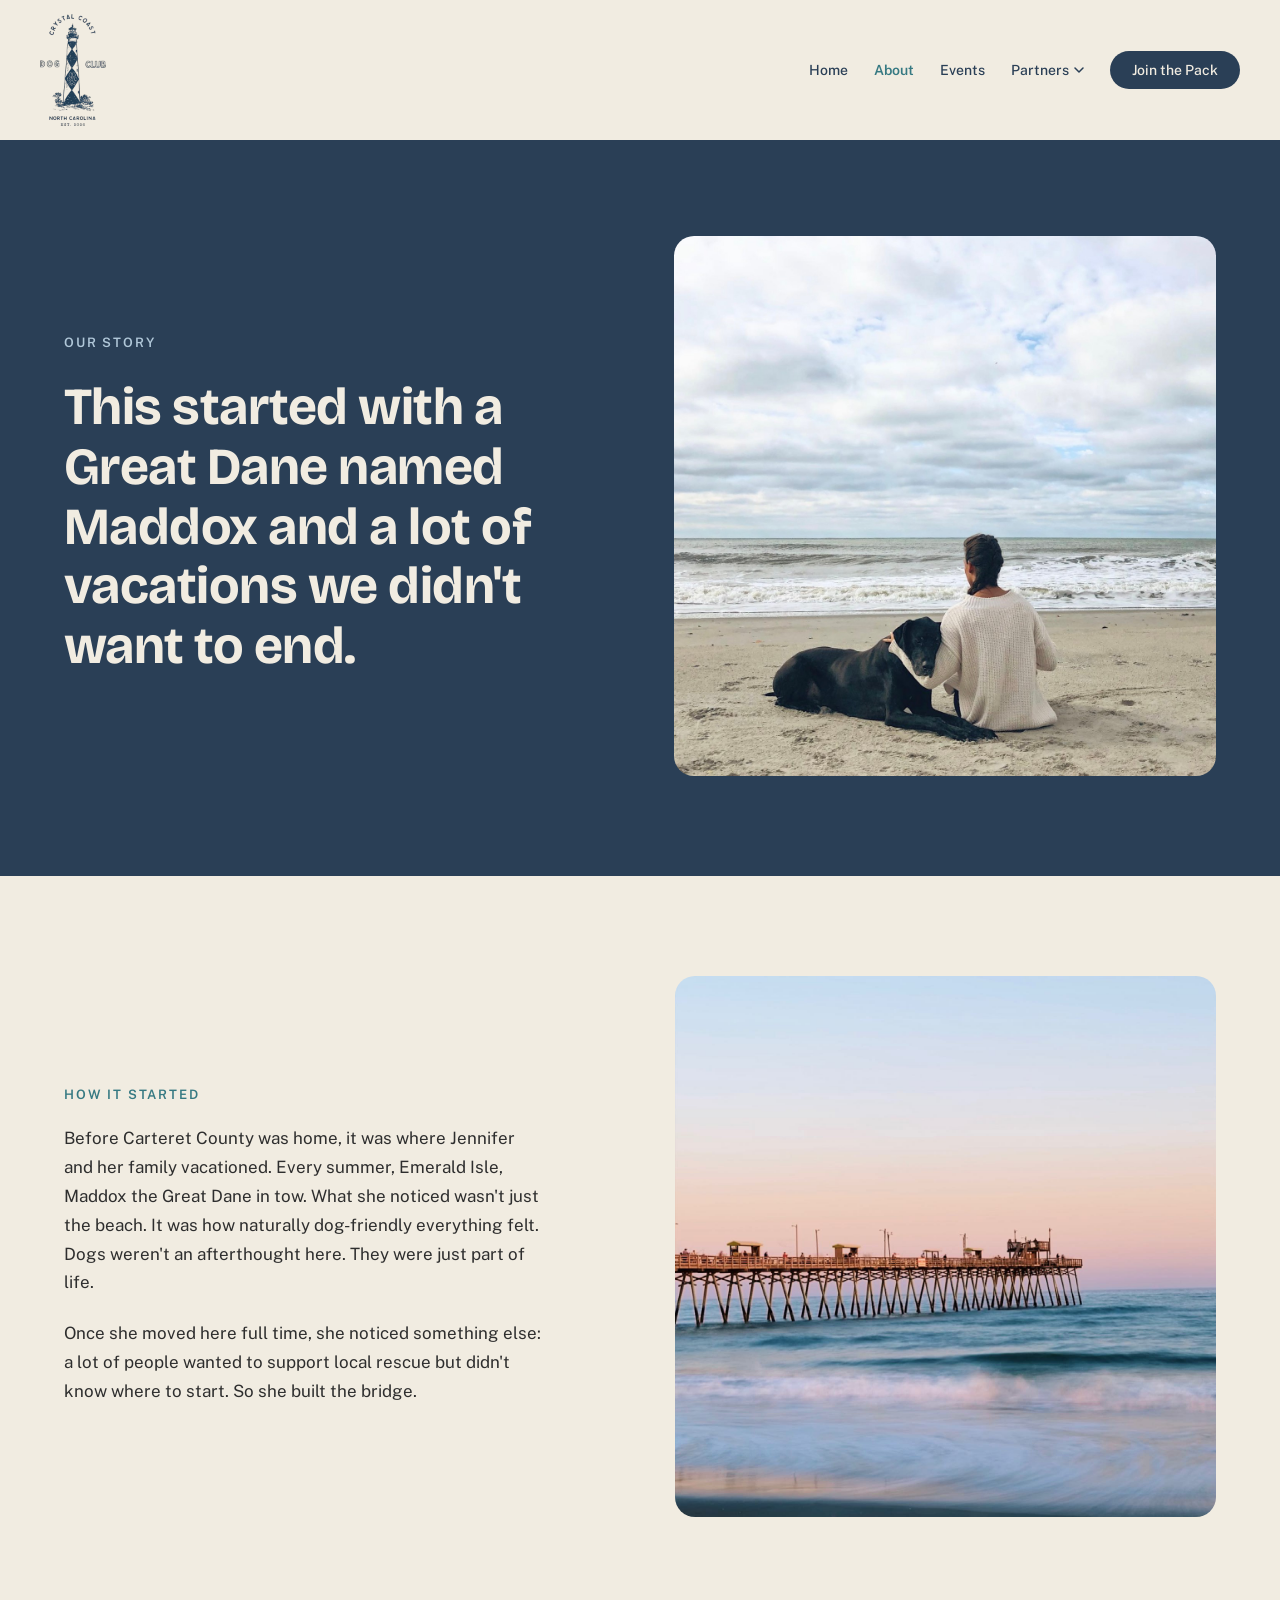
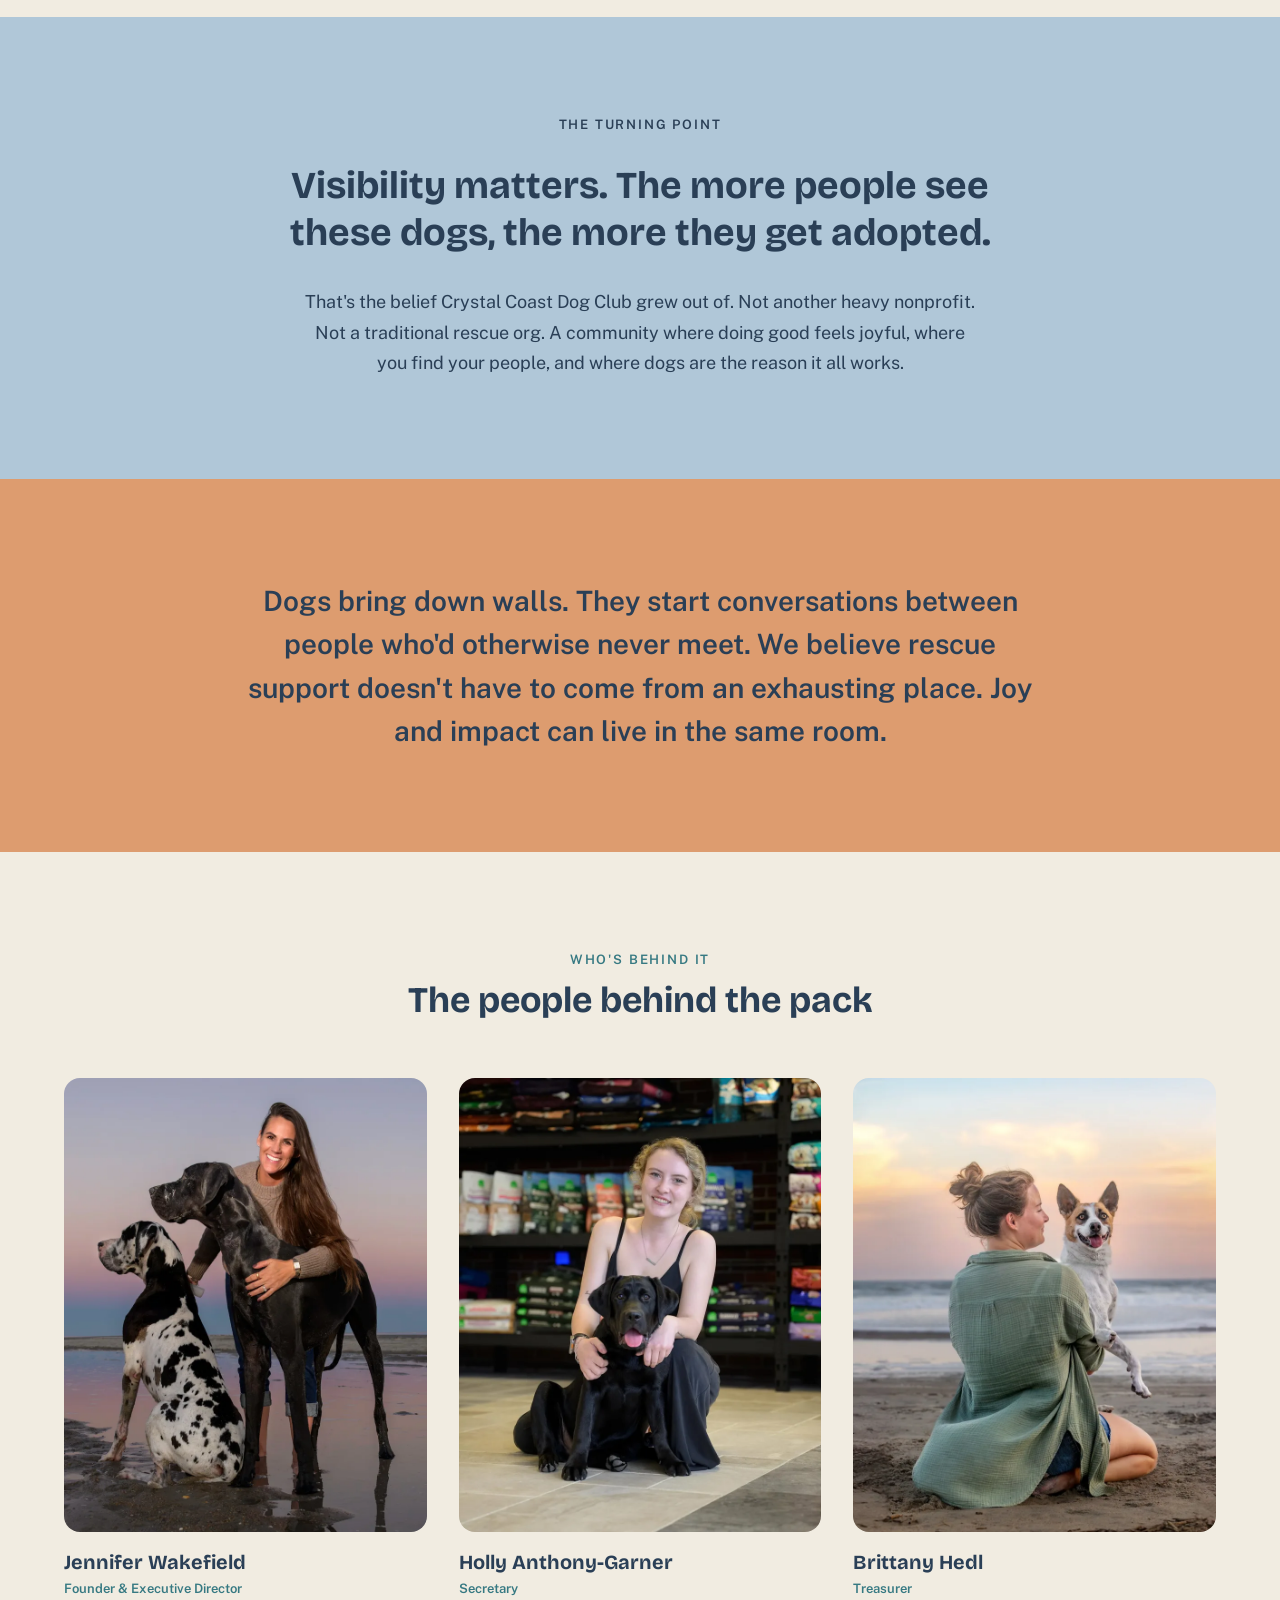
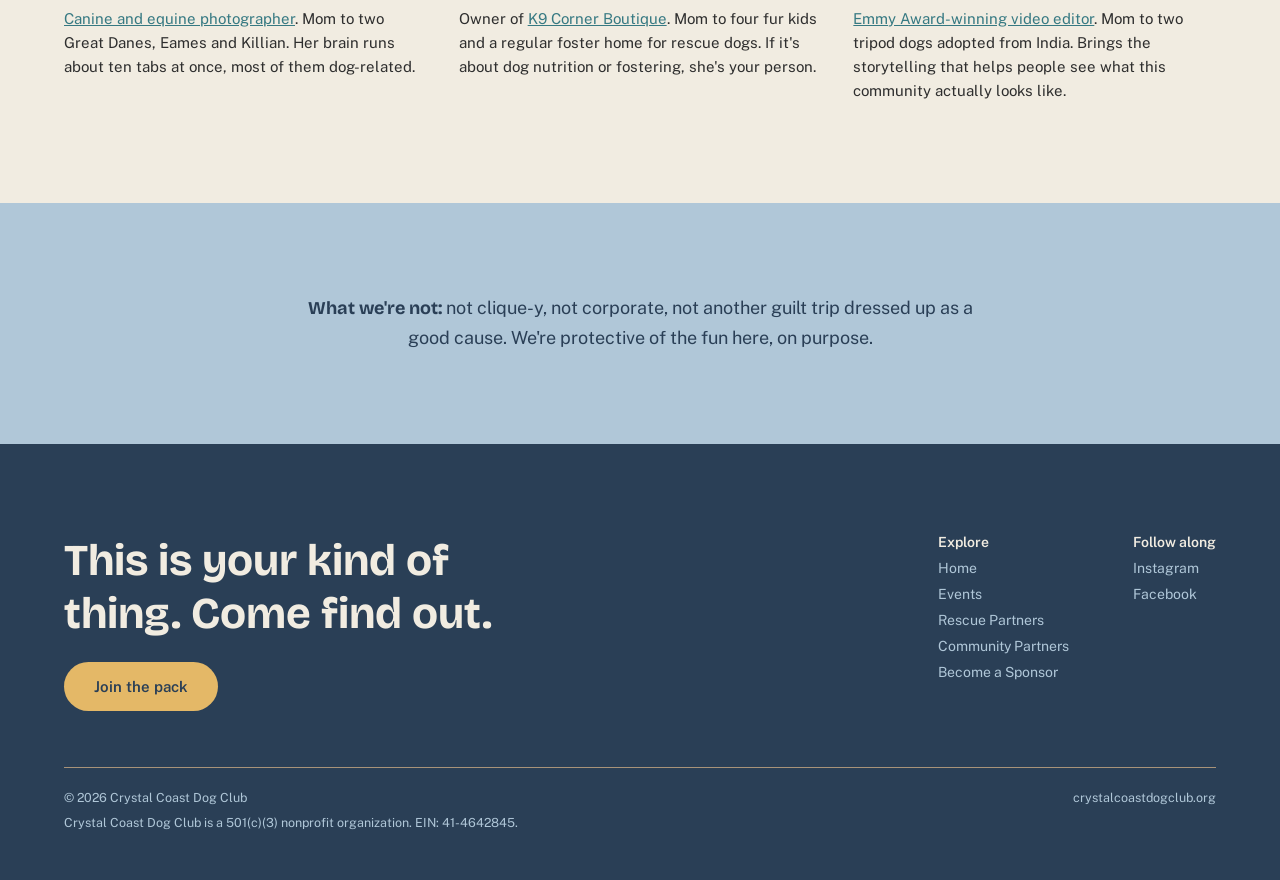
==== commit 202b168a: "Use temporary lighthouse logo in the header Co-Authored-By: Claude Opus 5.5 <noreply@anthropic.com> " ====
--- a/about.html
+++ b/about.html
@@ -13,7 +13,7 @@
 
 <header class="site-header">
   <a href="index.html" class="logo">
-    <img src="assets/logo.png" alt="Crystal Coast Dog Club" style="height:40px;width:auto">
+    <img src="assets/logo-lighthouse.png" alt="Crystal Coast Dog Club" class="logo-img">
   </a>
   <nav class="nav">
     <a href="index.html">Home</a>
--- a/css/style.css
+++ b/css/style.css
@@ -105,7 +105,7 @@
   display: flex;
   align-items: center;
   justify-content: space-between;
-  padding: 22px 40px;
+  padding: 14px 40px;
   background: var(--cream);
   position: relative;
   z-index: 100;
@@ -321,3 +321,11 @@
   h1{ font-size: 38px !important; }
   .footer-cta h2, .cta-heading{ font-size: 32px !important; }
 }
+
+/* ---------- linked names ---------- */
+.name-link{ color: inherit; }
+.name-link:hover{ color: var(--teal); text-decoration: underline; }
+
+/* ---------- header logo (temporary lighthouse lockup) ---------- */
+.logo-img{ height: 112px; width: auto; display: block; }
+@media (max-width: 860px){ .logo-img{ height: 76px; } }
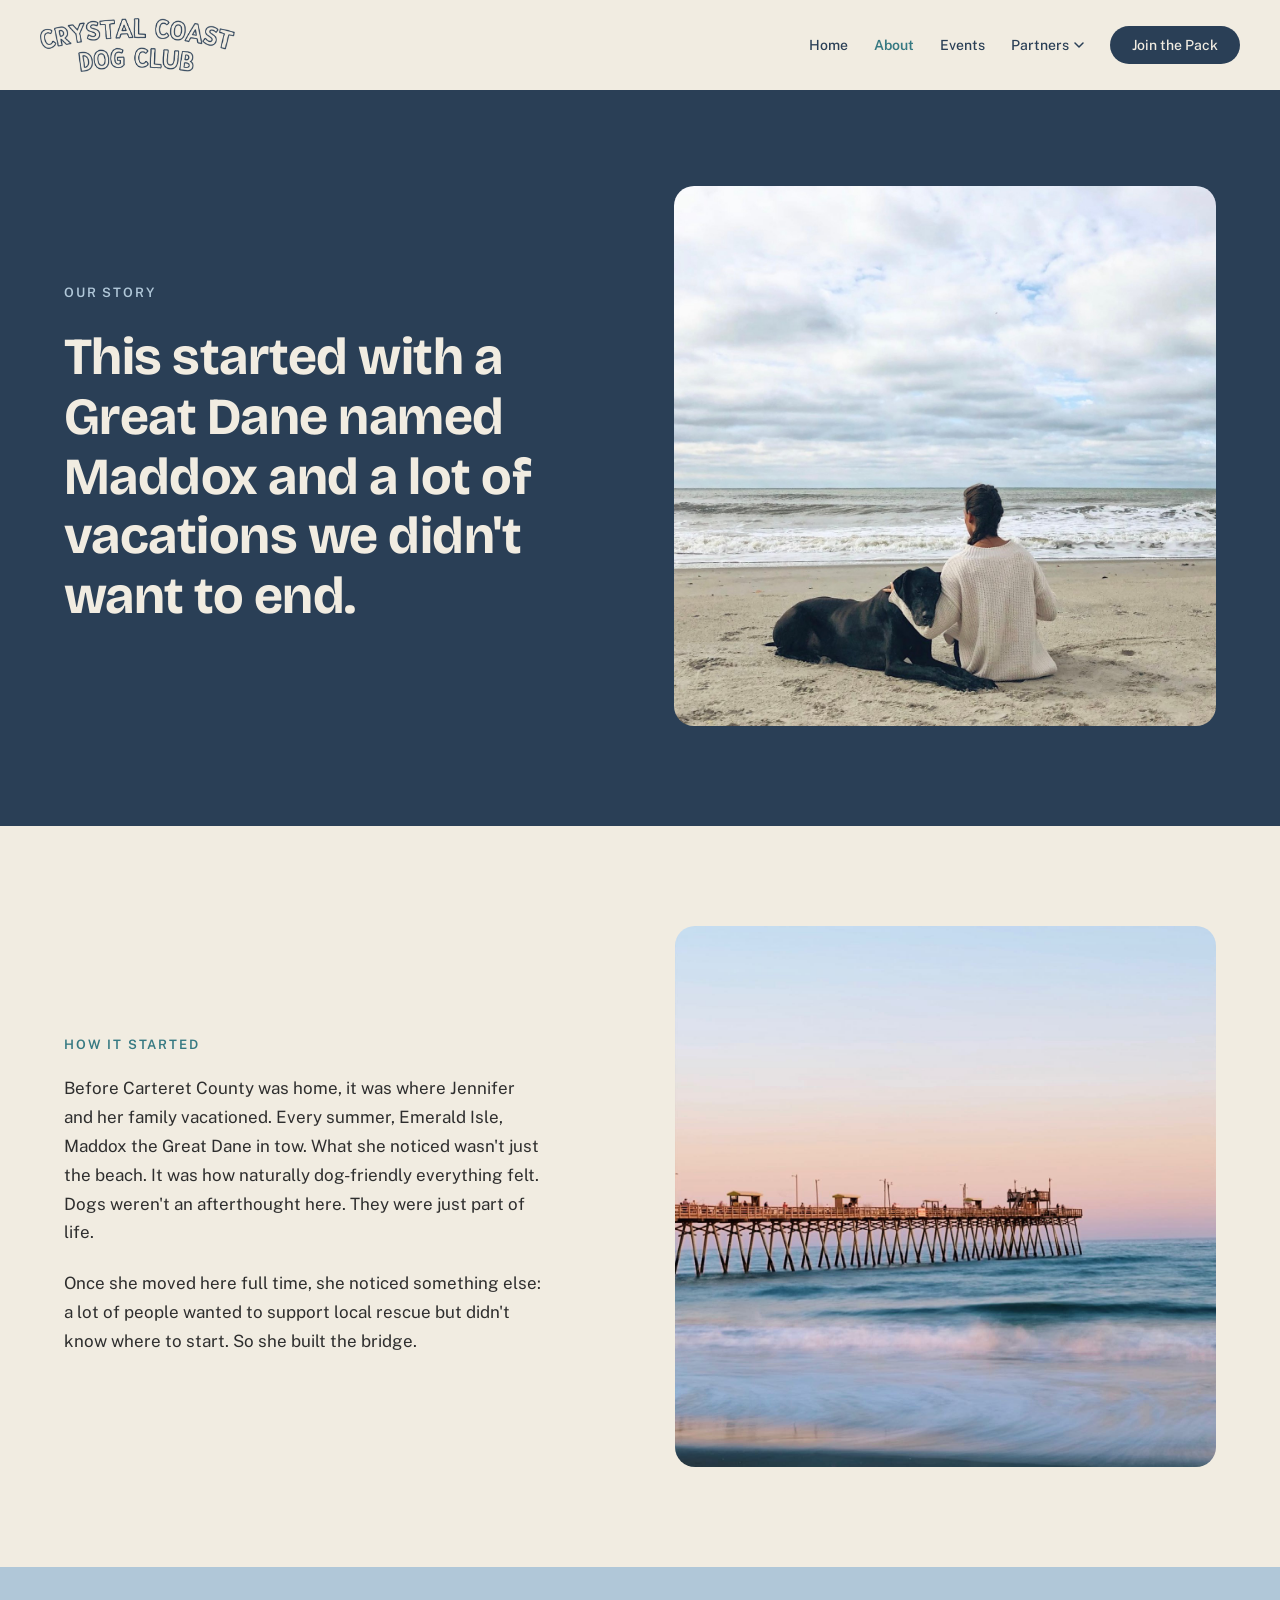
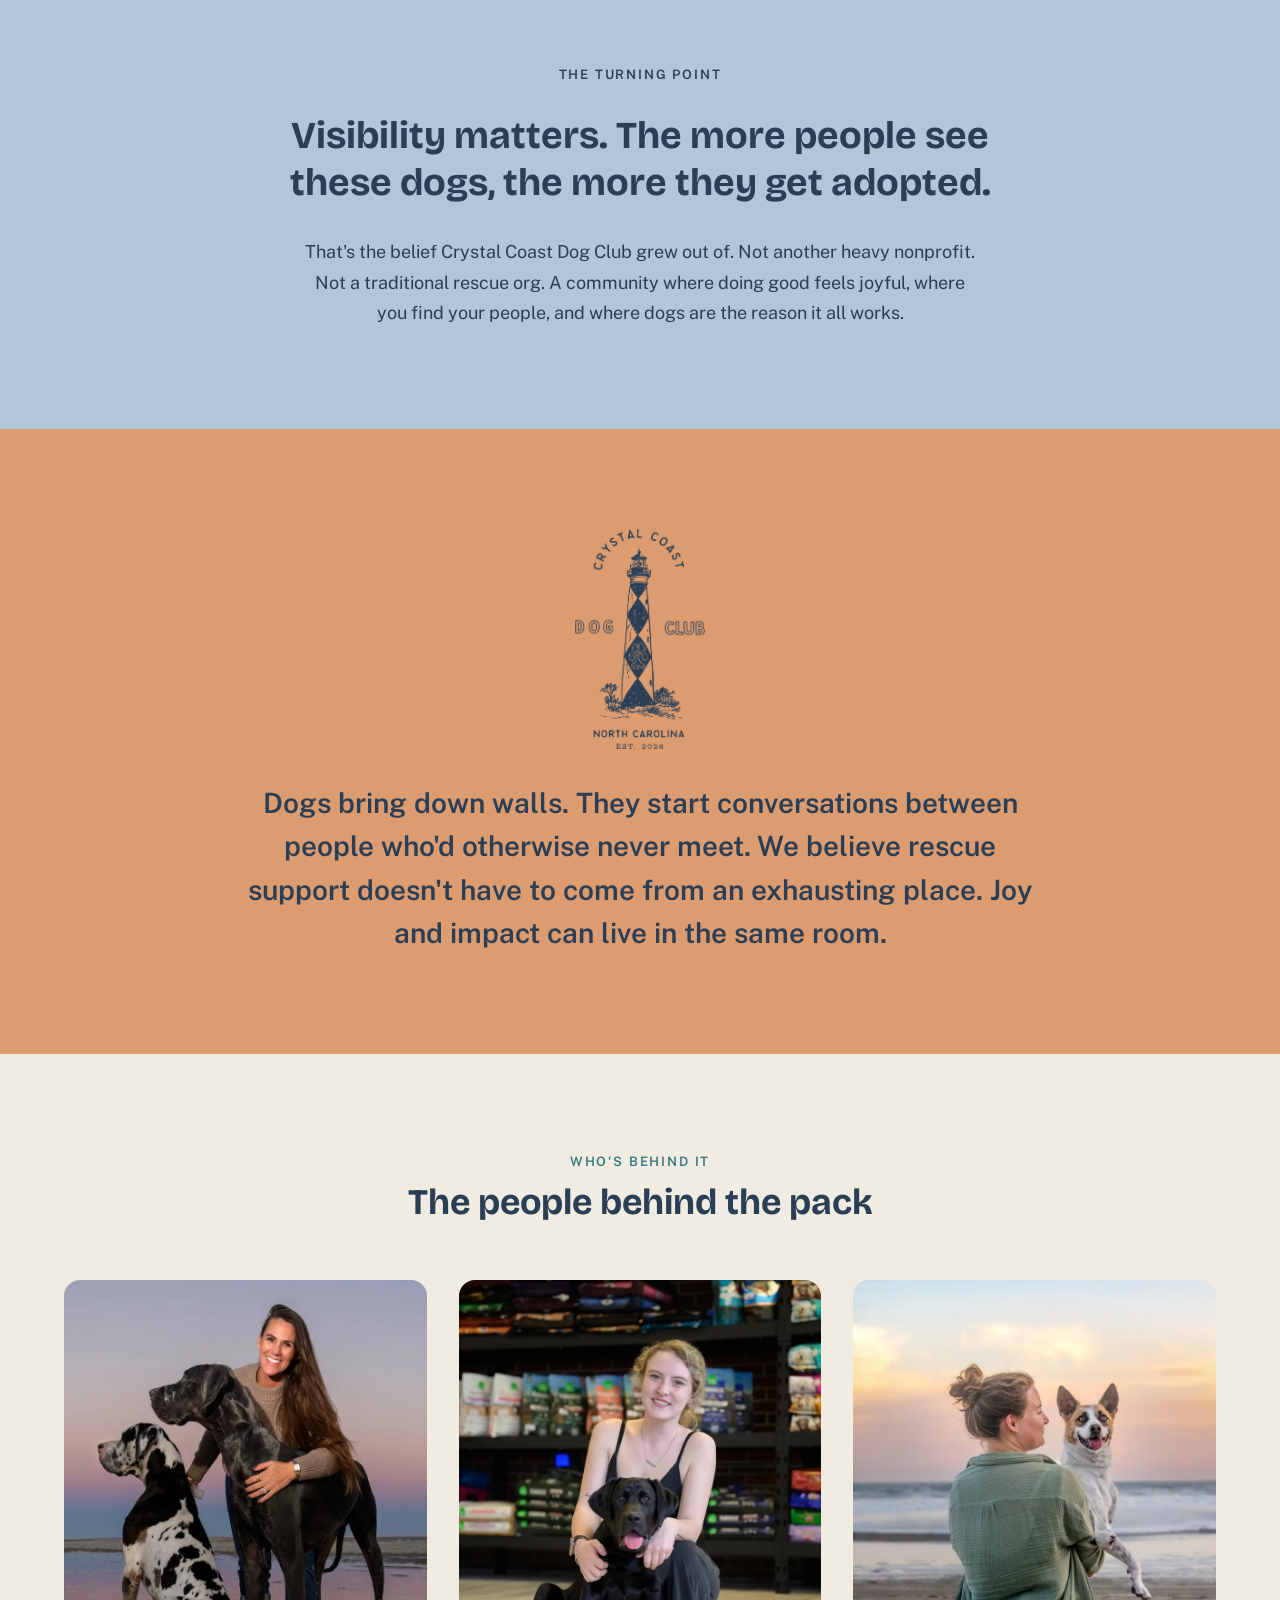
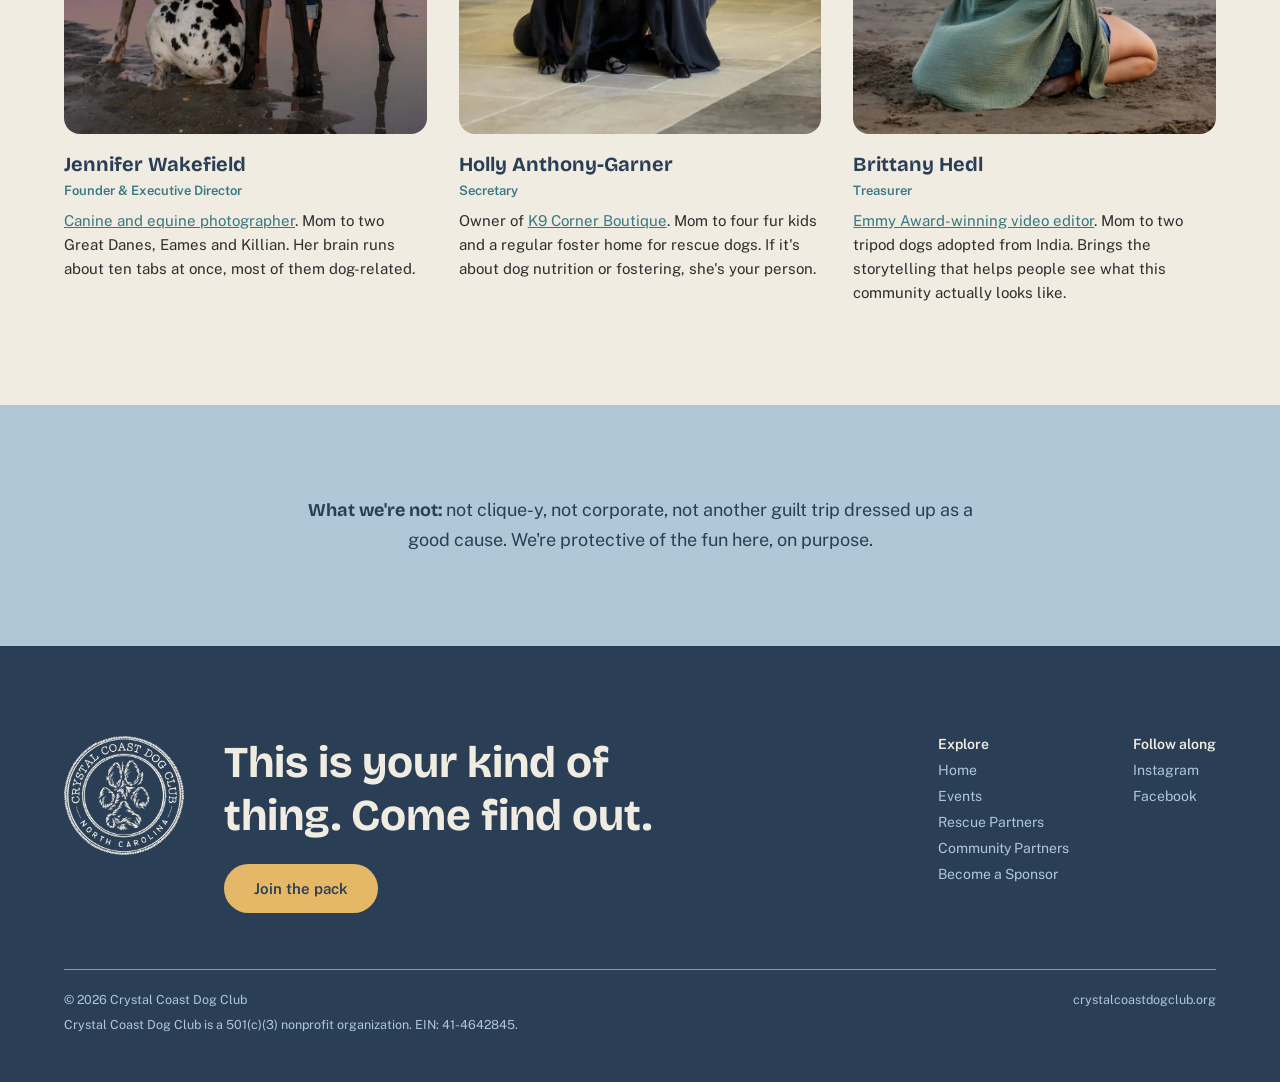
==== commit 11eef1ae: "Use the new logo set across the site - Header: Crystal Coast Dog Club wordmark - Footer: circular pa" ====
--- a/about.html
+++ b/about.html
@@ -8,12 +8,14 @@
 <link rel="preconnect" href="https://fonts.googleapis.com">
 <link href="https://fonts.googleapis.com/css2?family=Bricolage+Grotesque:opsz,wght@12..96,400;12..96,500;12..96,600;12..96,700&family=Public+Sans:wght@400;500;600&display=swap" rel="stylesheet">
 <link rel="stylesheet" href="css/style.css">
+<link rel="icon" type="image/png" href="assets/favicon.png">
+<link rel="apple-touch-icon" href="assets/apple-touch-icon.png">
 </head>
 <body>
 
 <header class="site-header">
   <a href="index.html" class="logo">
-    <img src="assets/logo-lighthouse.png" alt="Crystal Coast Dog Club" class="logo-img">
+    <img src="assets/logo-wordmark-navy.png" alt="Crystal Coast Dog Club" class="logo-img">
   </a>
   <nav class="nav">
     <a href="index.html">Home</a>
@@ -65,7 +67,8 @@
   <p style="font-size:18px;line-height:1.7;color:var(--navy);max-width:680px;margin:0">That's the belief Crystal Coast Dog Club grew out of. Not another heavy nonprofit. Not a traditional rescue org. A community where doing good feels joyful, where you find your people, and where dogs are the reason it all works.</p>
 </section>
 
-<section class="section" style="background:var(--coral);display:flex;justify-content:center">
+<section class="section" style="background:var(--coral);display:flex;flex-direction:column;align-items:center;gap:32px">
+  <img src="assets/logo-lighthouse-navy.png" alt="" style="height:220px;width:auto">
   <p style="font-weight:600;font-size:28px;line-height:1.55;color:var(--navy);max-width:800px;text-align:center;margin:0">Dogs bring down walls. They start conversations between people who'd otherwise never meet. We believe rescue support doesn't have to come from an exhausting place. Joy and impact can live in the same room.</p>
 </section>
 
@@ -108,6 +111,7 @@
 
 <footer class="site-footer">
   <div class="footer-top">
+    <img src="assets/logo-badge-cream.png" alt="" class="footer-badge">
     <div class="footer-cta">
       <h2>This is your kind of thing. Come find out.</h2>
       <a href="join.html" class="btn btn-accent">Join the pack</a>
--- a/css/style.css
+++ b/css/style.css
@@ -105,7 +105,7 @@
   display: flex;
   align-items: center;
   justify-content: space-between;
-  padding: 14px 40px;
+  padding: 18px 40px;
   background: var(--cream);
   position: relative;
   z-index: 100;
@@ -326,6 +326,9 @@
 .name-link{ color: inherit; }
 .name-link:hover{ color: var(--teal); text-decoration: underline; }
 
-/* ---------- header logo (temporary lighthouse lockup) ---------- */
-.logo-img{ height: 112px; width: auto; display: block; }
-@media (max-width: 860px){ .logo-img{ height: 76px; } }
+/* ---------- logos ---------- */
+.logo-img{ height: 54px; width: auto; display: block; }
+@media (max-width: 860px){ .logo-img{ height: 42px; } }
+.footer-badge{ width: 120px; height: auto; }
+@media (max-width: 860px){ .footer-badge{ width: 96px; } }
+.footer-cta{ margin-right: auto; }
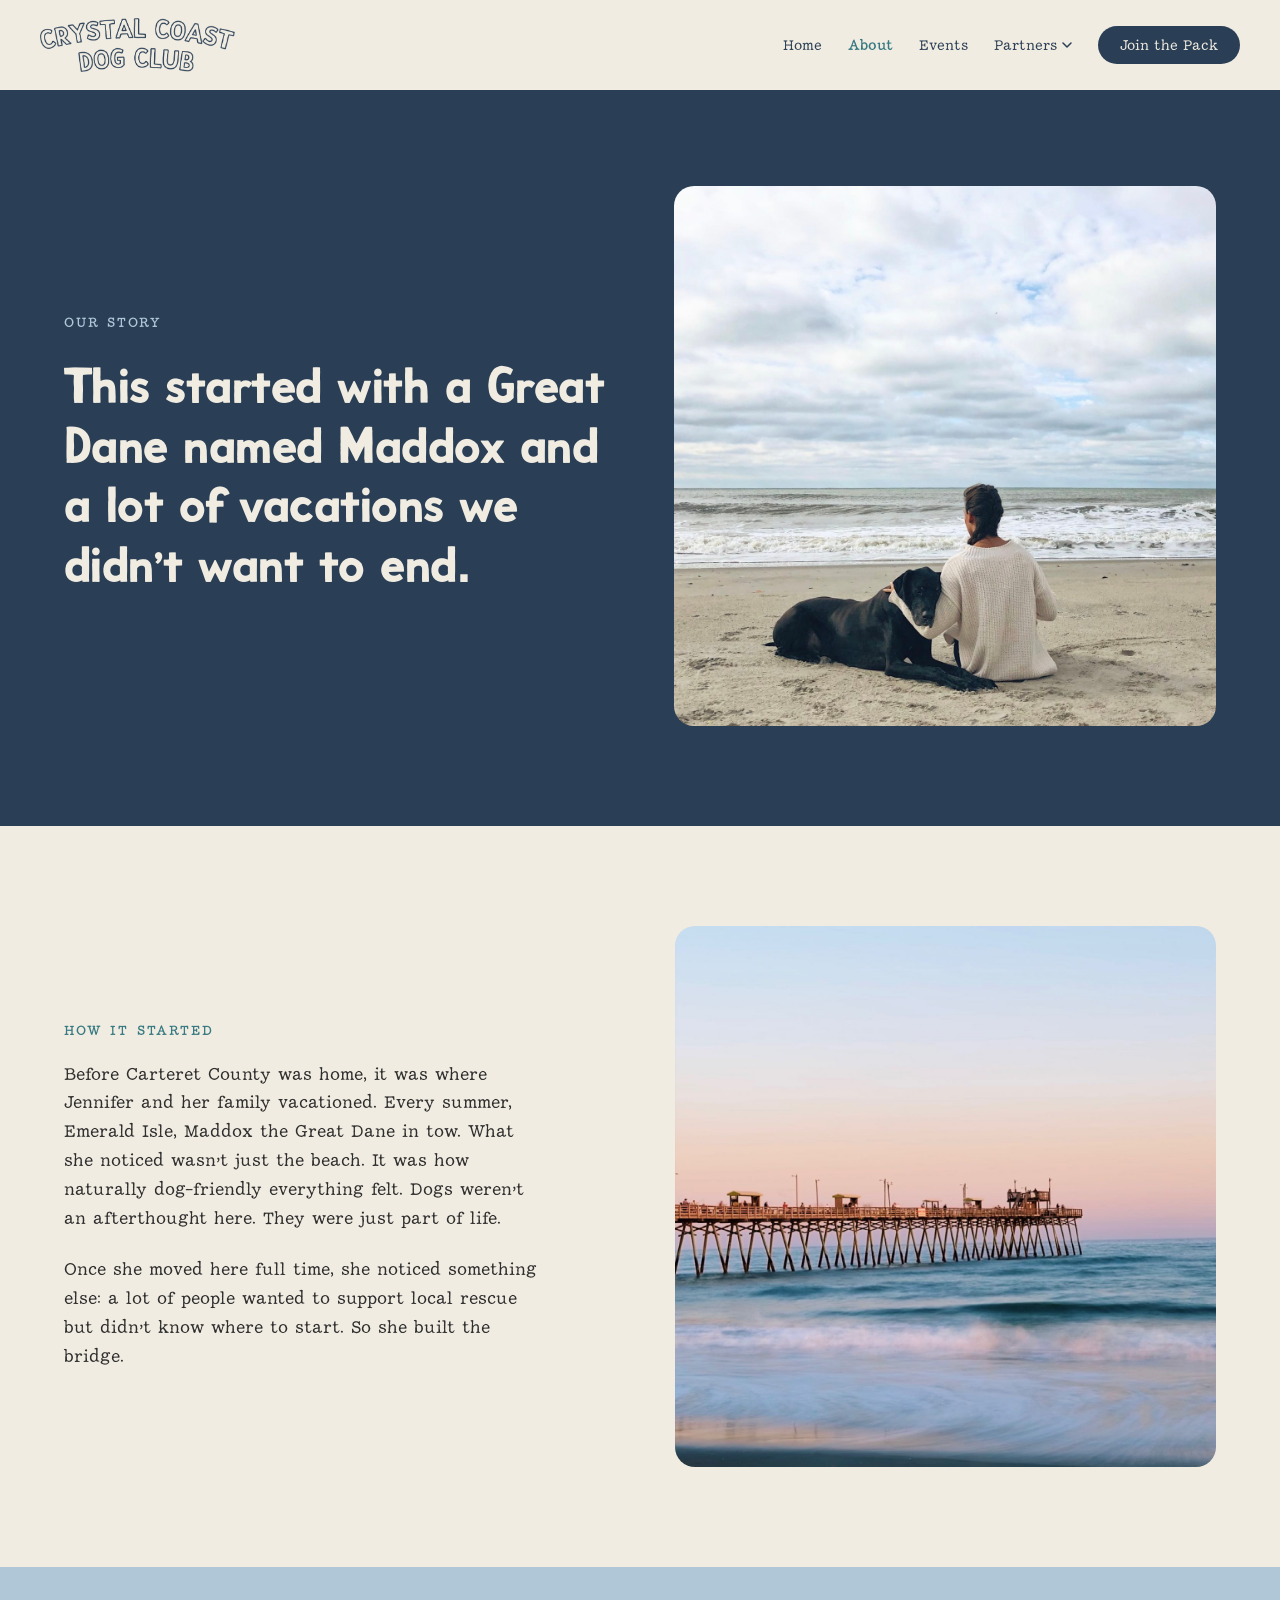
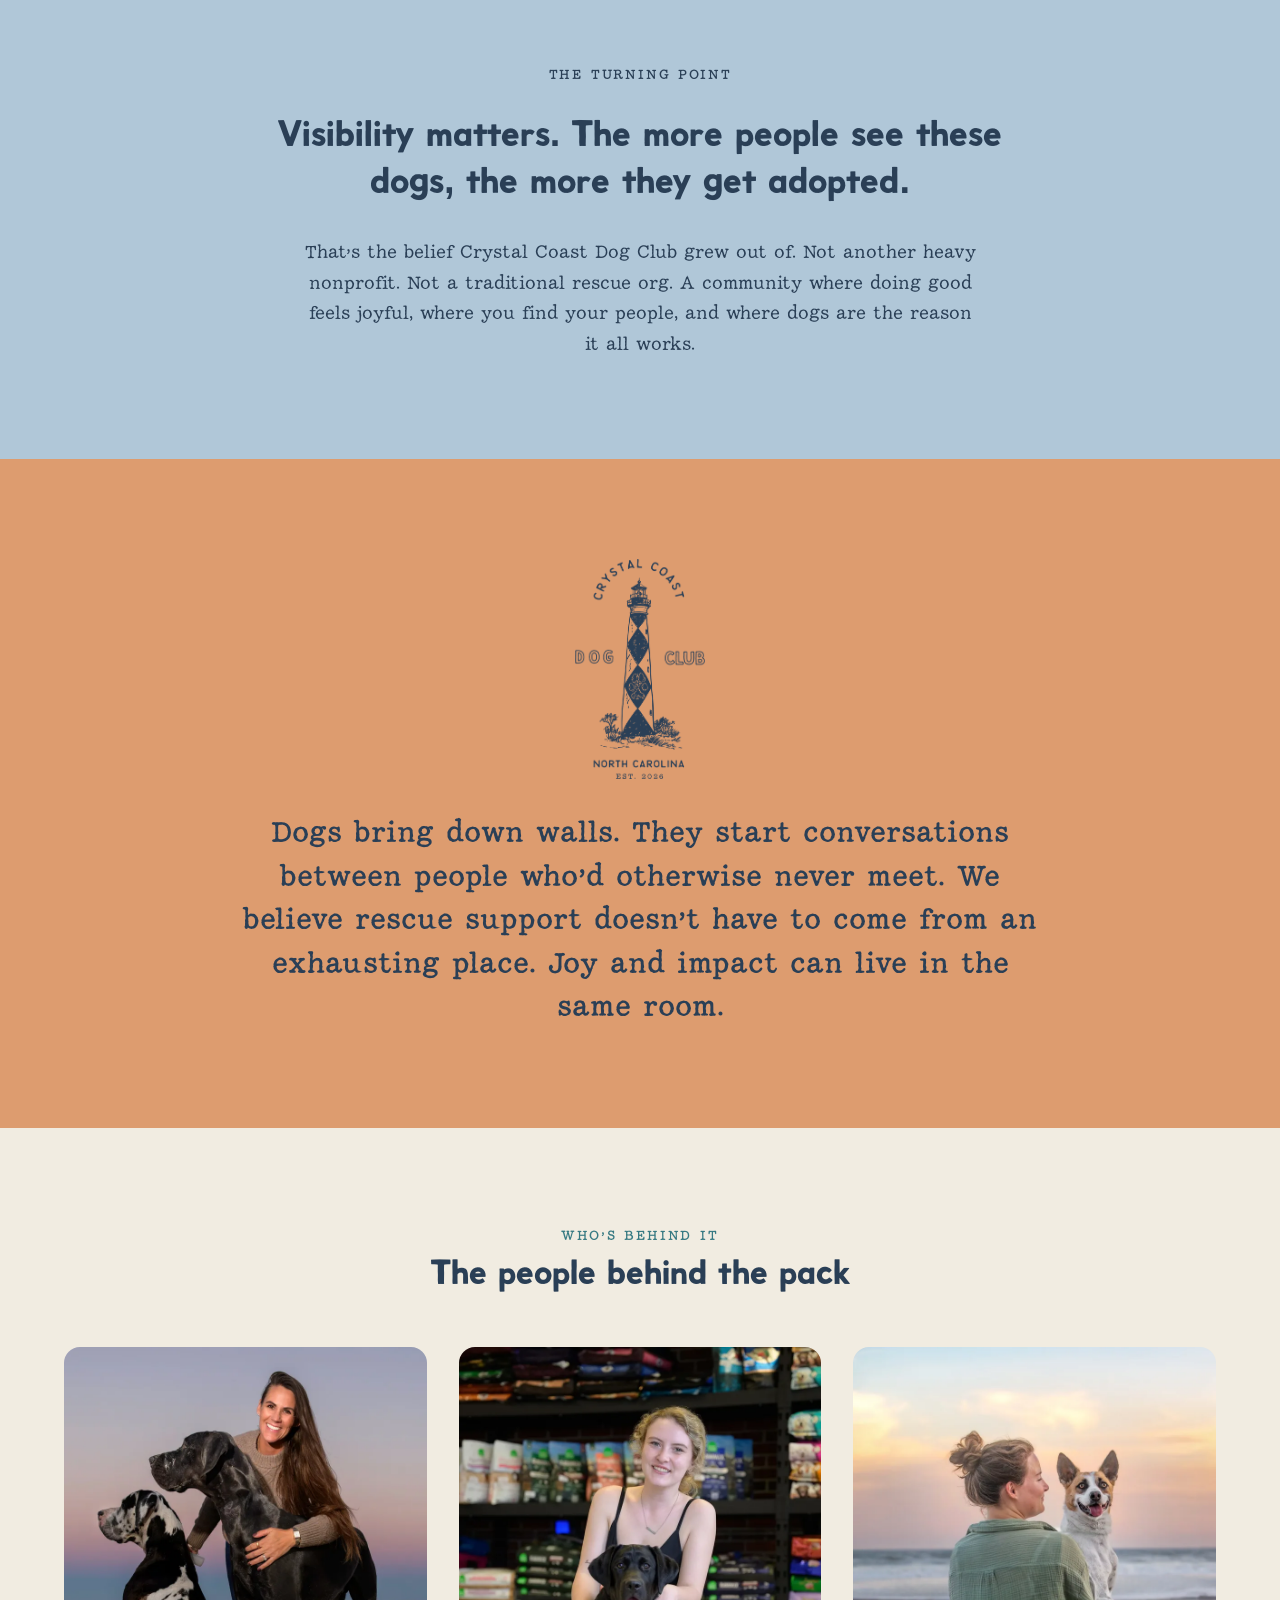
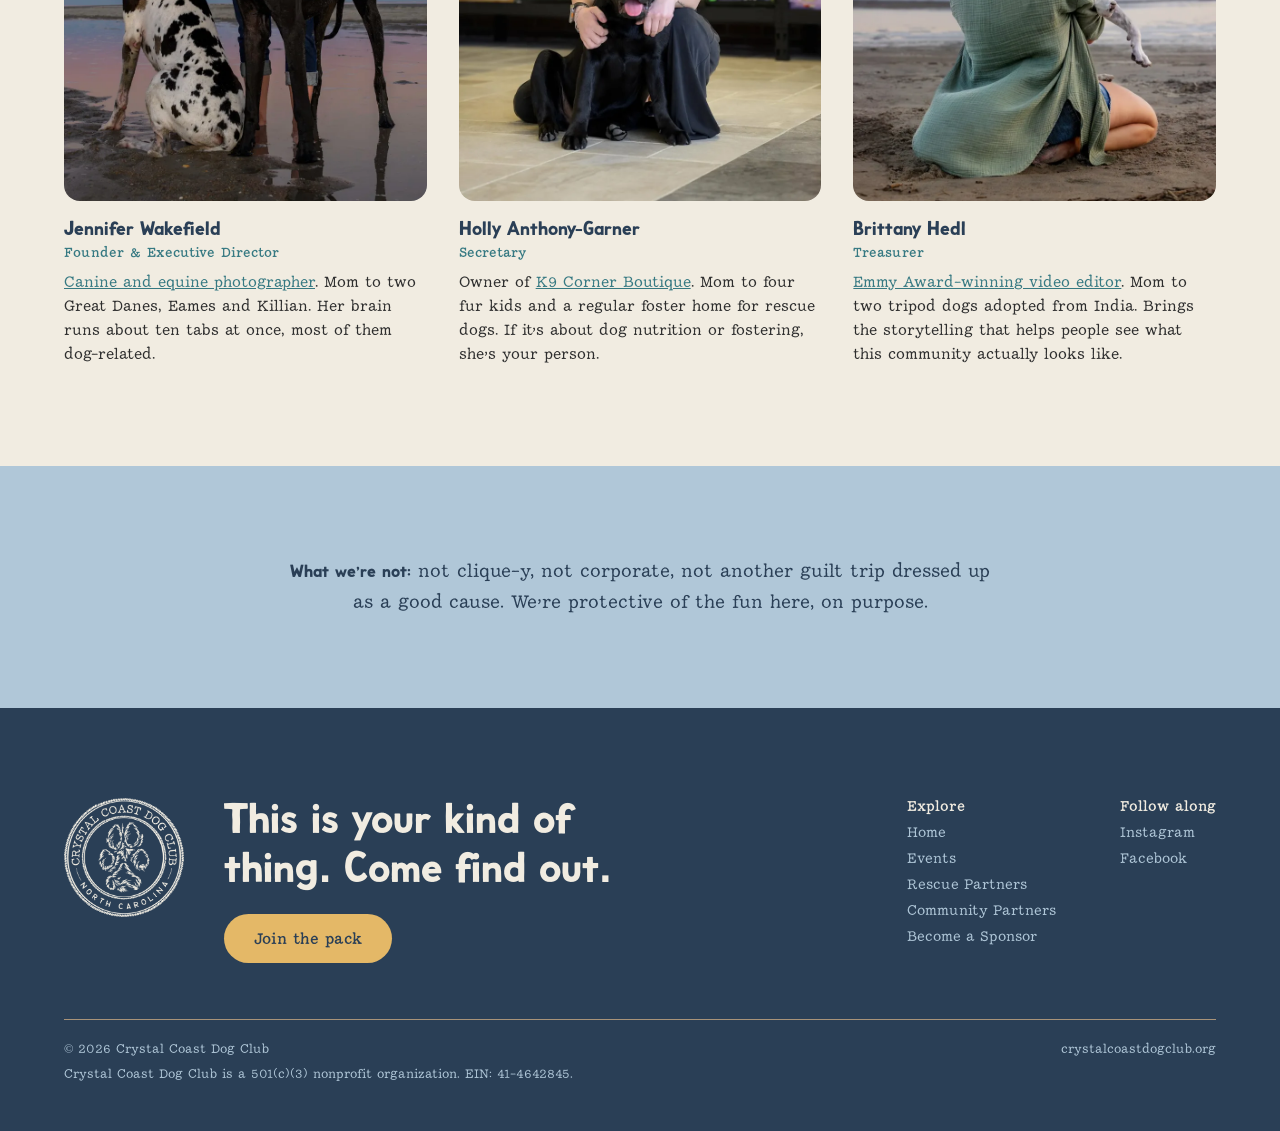
==== commit 23f66c09: "Switch site to Summerhouse Sans and Summerhouse Serif brand fonts Co-Authored-By: Claude Opus 5.5 <n" ====
--- a/about.html
+++ b/about.html
@@ -5,8 +5,8 @@
 <meta name="viewport" content="width=device-width, initial-scale=1">
 <title>About / Our Story | Crystal Coast Dog Club</title>
 <meta name="description" content="This started with a Great Dane named Maddox and a lot of vacations we didn't want to end. Meet the people behind Crystal Coast Dog Club.">
-<link rel="preconnect" href="https://fonts.googleapis.com">
-<link href="https://fonts.googleapis.com/css2?family=Bricolage+Grotesque:opsz,wght@12..96,400;12..96,500;12..96,600;12..96,700&family=Public+Sans:wght@400;500;600&display=swap" rel="stylesheet">
+<link rel="preload" href="fonts/summerhouse-sans.woff2" as="font" type="font/woff2" crossorigin>
+<link rel="preload" href="fonts/summerhouse-serif.woff2" as="font" type="font/woff2" crossorigin>
 <link rel="stylesheet" href="css/style.css">
 <link rel="icon" type="image/png" href="assets/favicon.png">
 <link rel="apple-touch-icon" href="assets/apple-touch-icon.png">
--- a/css/style.css
+++ b/css/style.css
@@ -1,5 +1,12 @@
 /* Crystal Coast Dog Club | shared styles
    Palette: Cultivating Culver brand suite (2026). See the CCDC Color Palette Guide. */
+
+/* ---------- brand fonts (Cultivating Culver brand suite) ---------- */
+@font-face{ font-family:'Summerhouse Sans'; src:url('../fonts/summerhouse-sans.woff2') format('woff2'); font-weight:100 900; font-style:normal; font-display:swap; }
+@font-face{ font-family:'Summerhouse Serif'; src:url('../fonts/summerhouse-serif.woff2') format('woff2'); font-weight:400; font-style:normal; font-display:swap; }
+@font-face{ font-family:'Summerhouse Serif'; src:url('../fonts/summerhouse-serif-bold.woff2') format('woff2'); font-weight:600 700; font-style:normal; font-display:swap; }
+@font-face{ font-family:'Summerhouse Script'; src:url('../fonts/summerhouse-script.woff2') format('woff2'); font-weight:400; font-style:normal; font-display:swap; }
+@font-face{ font-family:'Summerhouse Script'; src:url('../fonts/summerhouse-script-bold.woff2') format('woff2'); font-weight:700; font-style:normal; font-display:swap; }
 
 :root{
   --navy: #2A3F56;          /* Navy: loyalty and commitment */
@@ -12,8 +19,9 @@
   --taupe: #A89379;         /* Sandy taupe: stability and belonging */
   --charcoal: #2E2E2E;      /* Charcoal: strength and timelessness */
   --body-text: var(--charcoal);
-  --font-display: 'Bricolage Grotesque', sans-serif;
-  --font-body: 'Public Sans', sans-serif;
+  --font-display: 'Summerhouse Sans', 'Helvetica Neue', Arial, sans-serif;
+  --font-body: 'Summerhouse Serif', Georgia, serif;
+  --font-script: 'Summerhouse Script', cursive;
 }
 
 *{ box-sizing: border-box; }
@@ -332,3 +340,35 @@
 .footer-badge{ width: 120px; height: auto; }
 @media (max-width: 860px){ .footer-badge{ width: 96px; } }
 .footer-cta{ margin-right: auto; }
+
+/* ---------- sponsor name cards ---------- */
+.sponsor-name{
+  background: #FFFFFF;
+  border: 1px solid var(--taupe);
+  border-left: 5px solid var(--sunshine);
+  border-radius: 14px;
+  padding: 24px 26px;
+  font-family: var(--font-display);
+  font-weight: 600;
+  font-size: 20px;
+  line-height: 1.3;
+  color: var(--navy);
+  display: flex;
+  align-items: center;
+  min-height: 84px;
+}
+
+/* ---------- event cards ---------- */
+.event-grid{ align-items: stretch; }
+.event-card{ display:flex; flex-direction:column; border-radius:20px; overflow:hidden; background:var(--coastal-blue); }
+.event-card.humans-only{ background:var(--coral); }
+.event-card-img{ aspect-ratio:4/3; overflow:hidden; position:relative; }
+.event-card-img img{ width:100%; height:100%; object-fit:cover; display:block; }
+.event-tag{ position:absolute; left:16px; bottom:16px; background:var(--cream); color:var(--navy); box-shadow:0 2px 10px rgba(42,63,86,0.18); font-size:12px; font-weight:600; letter-spacing:0.06em; padding:6px 12px; border-radius:100px; white-space:nowrap; }
+.event-card-body{ flex:1; display:flex; flex-direction:column; gap:14px; padding:26px 28px 30px; color:var(--navy); }
+.event-when{ font-size:12px; font-weight:600; letter-spacing:0.14em; text-transform:uppercase; }
+.event-card h3{ font-family:var(--font-display); font-weight:700; font-size:30px; line-height:1.1; margin:4px 0 0; color:var(--navy); }
+.event-card p{ font-size:15.5px; line-height:1.6; margin:0 0 10px; }
+.event-card .btn{ margin-top:auto; }
+.spot-callout{ display:flex; align-items:center; justify-content:space-between; gap:32px; flex-wrap:wrap; background:var(--navy); border-radius:20px; padding:40px 44px; }
+@media (max-width: 560px){ .spot-callout{ padding:32px 26px; } }
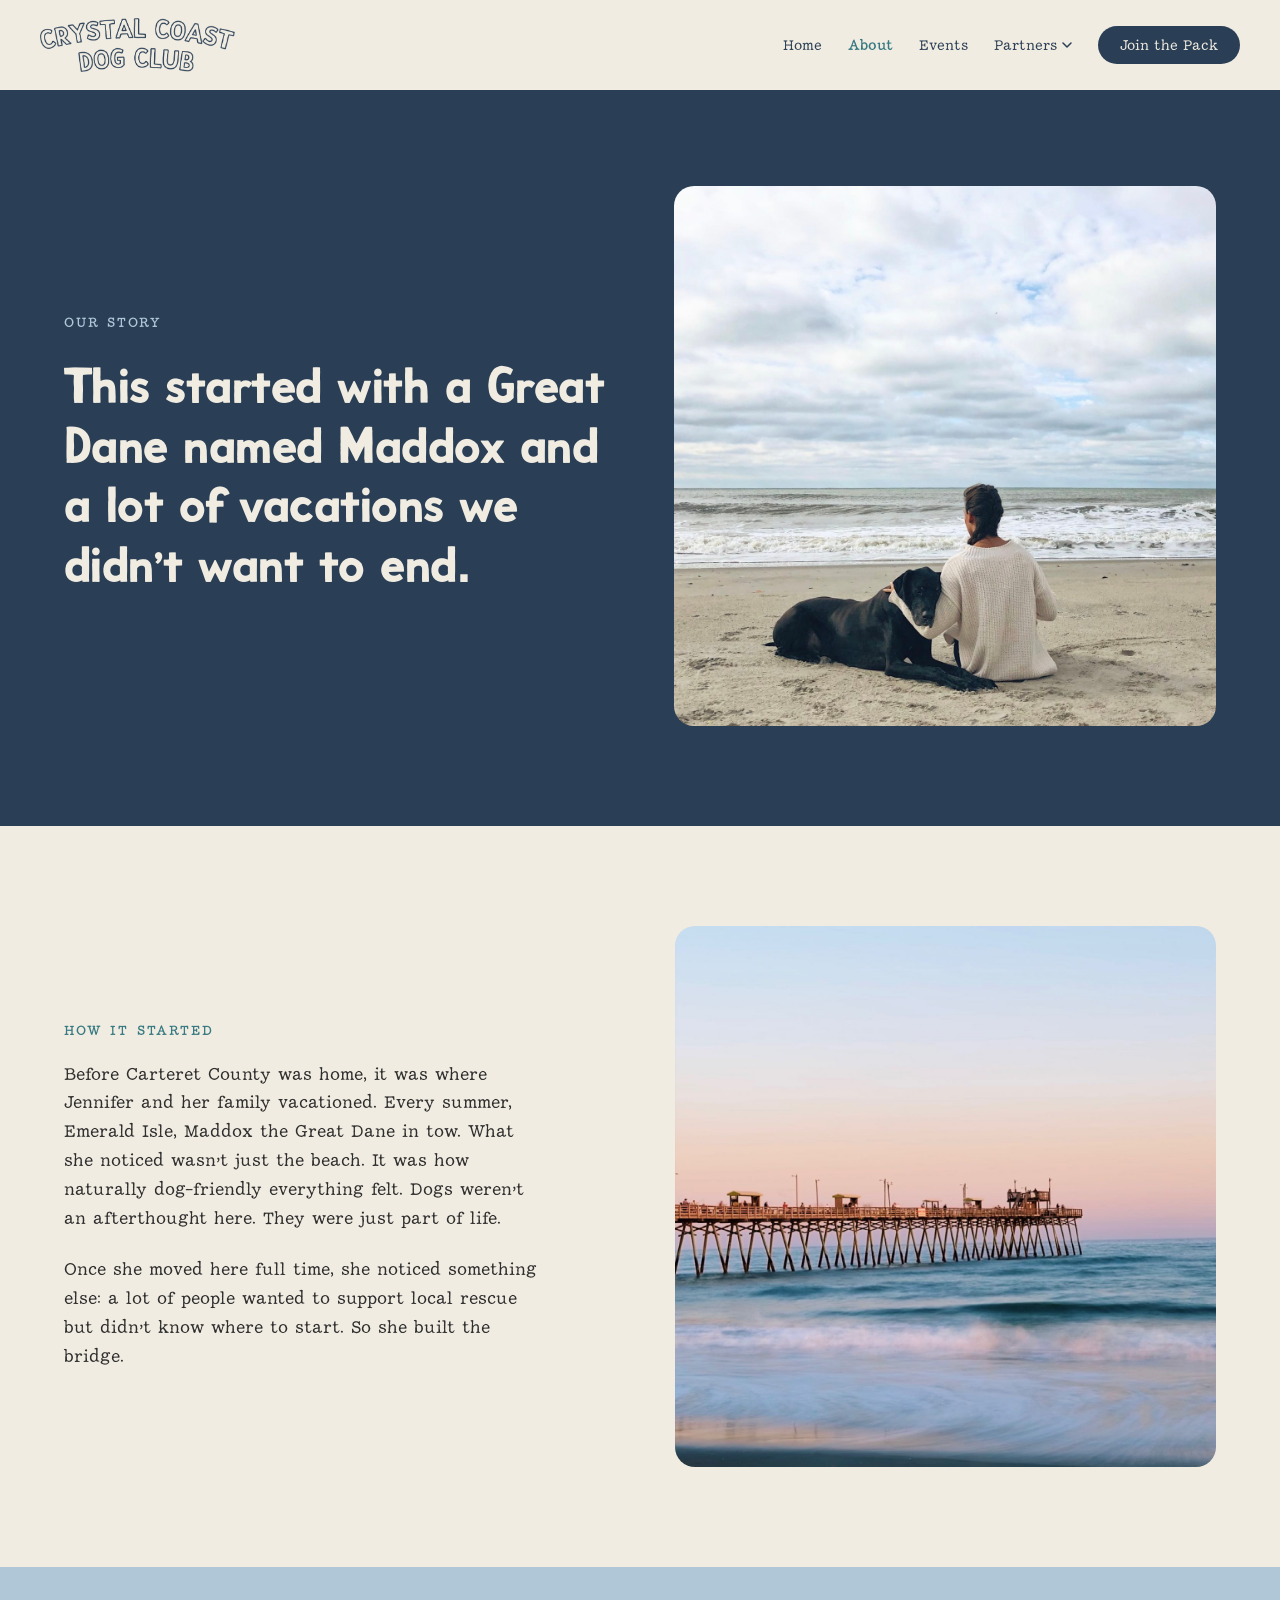
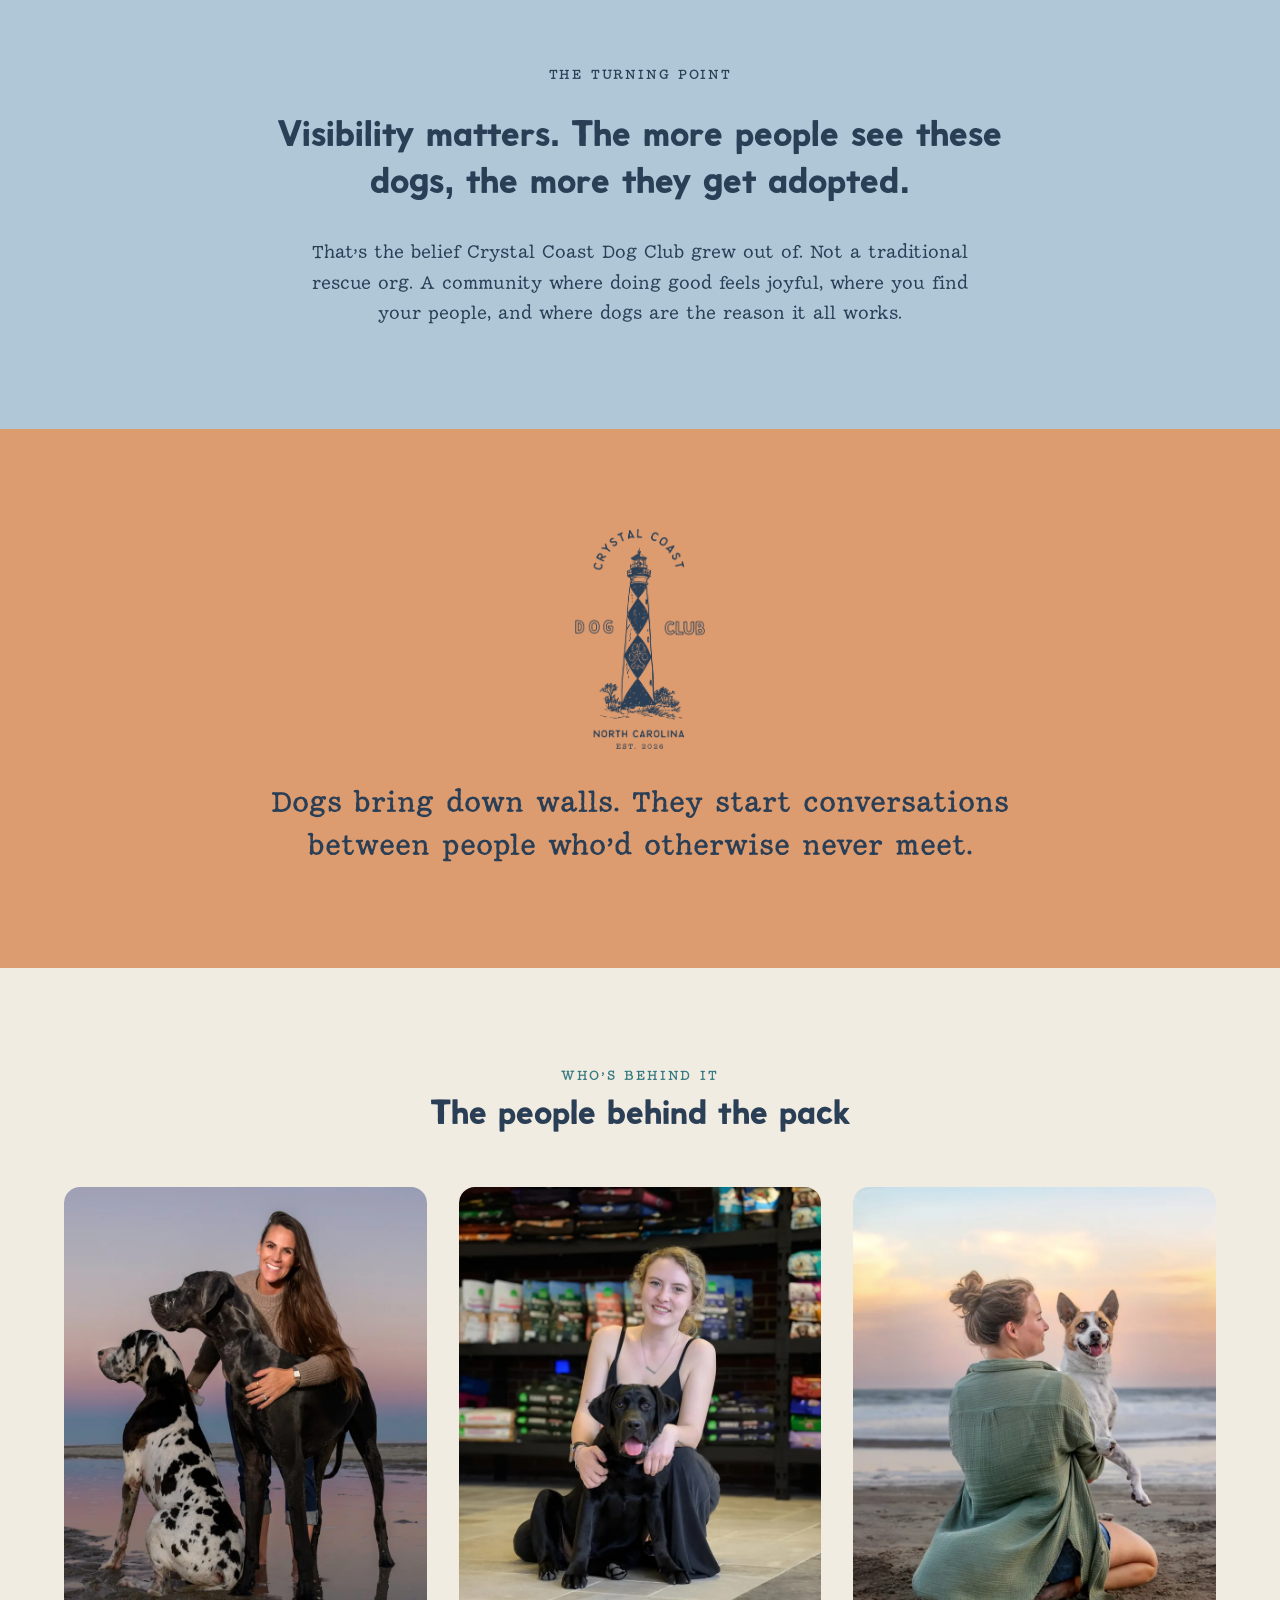
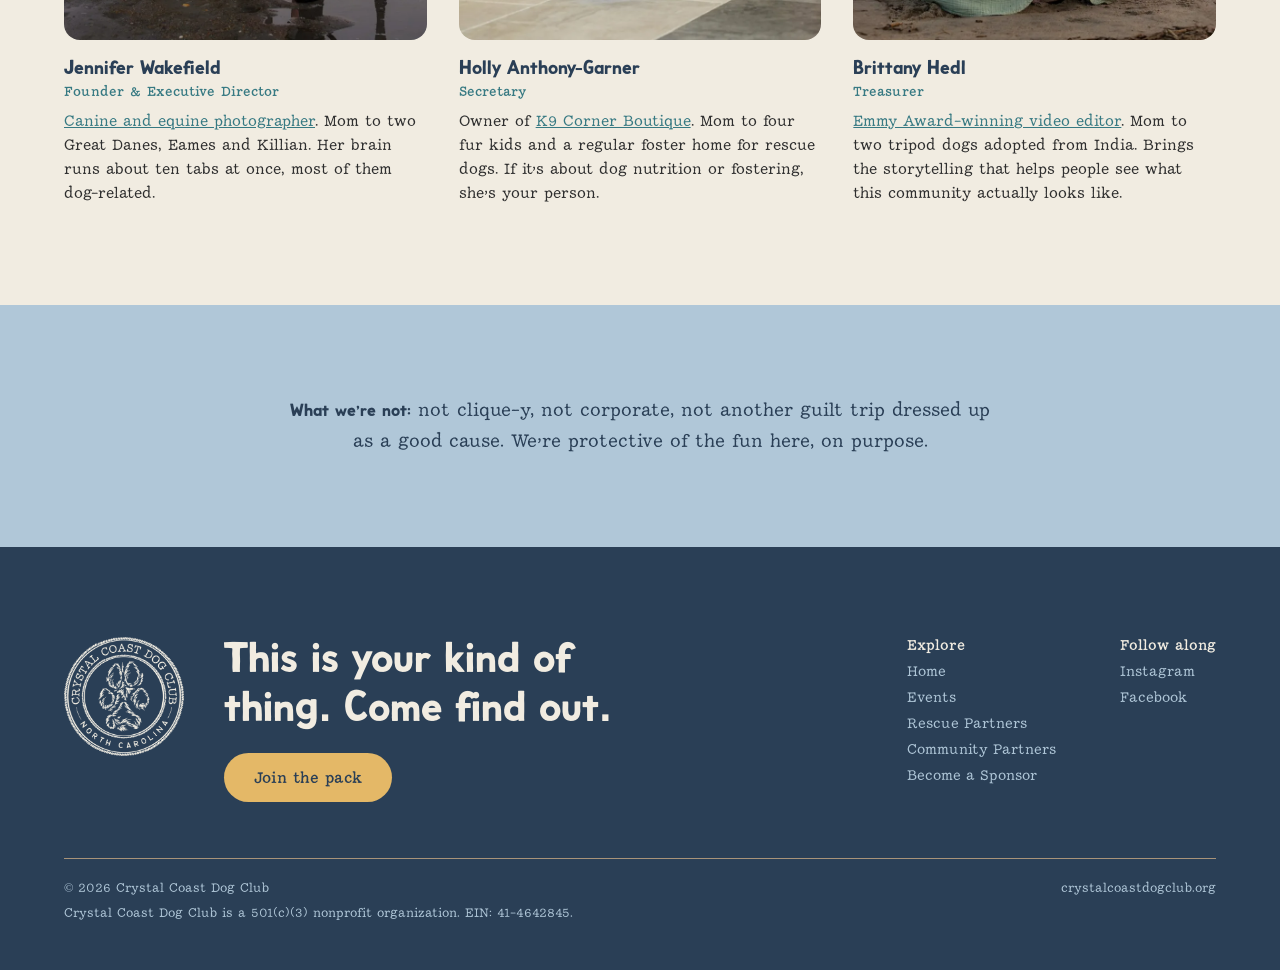
==== commit 759dfdf9: "Copy pass: remove outdated event references and trim repeated phrases Co-Authored-By: Claude Opus 5." ====
--- a/about.html
+++ b/about.html
@@ -64,12 +64,12 @@
 <section class="section" style="background:var(--coastal-blue);display:flex;flex-direction:column;align-items:center;text-align:center;gap:30px">
   <span class="eyebrow" style="color:var(--navy)">The turning point</span>
   <h2 style="font-weight:700;font-size:38px;line-height:1.25;color:var(--navy);max-width:760px">Visibility matters. The more people see these dogs, the more they get adopted.</h2>
-  <p style="font-size:18px;line-height:1.7;color:var(--navy);max-width:680px;margin:0">That's the belief Crystal Coast Dog Club grew out of. Not another heavy nonprofit. Not a traditional rescue org. A community where doing good feels joyful, where you find your people, and where dogs are the reason it all works.</p>
+  <p style="font-size:18px;line-height:1.7;color:var(--navy);max-width:680px;margin:0">That's the belief Crystal Coast Dog Club grew out of. Not a traditional rescue org. A community where doing good feels joyful, where you find your people, and where dogs are the reason it all works.</p>
 </section>
 
 <section class="section" style="background:var(--coral);display:flex;flex-direction:column;align-items:center;gap:32px">
   <img src="assets/logo-lighthouse-navy.png" alt="" style="height:220px;width:auto">
-  <p style="font-weight:600;font-size:28px;line-height:1.55;color:var(--navy);max-width:800px;text-align:center;margin:0">Dogs bring down walls. They start conversations between people who'd otherwise never meet. We believe rescue support doesn't have to come from an exhausting place. Joy and impact can live in the same room.</p>
+  <p style="font-weight:600;font-size:28px;line-height:1.55;color:var(--navy);max-width:800px;text-align:center;margin:0">Dogs bring down walls. They start conversations between people who'd otherwise never meet.</p>
 </section>
 
 <section class="section" style="display:flex;flex-direction:column;gap:56px">
